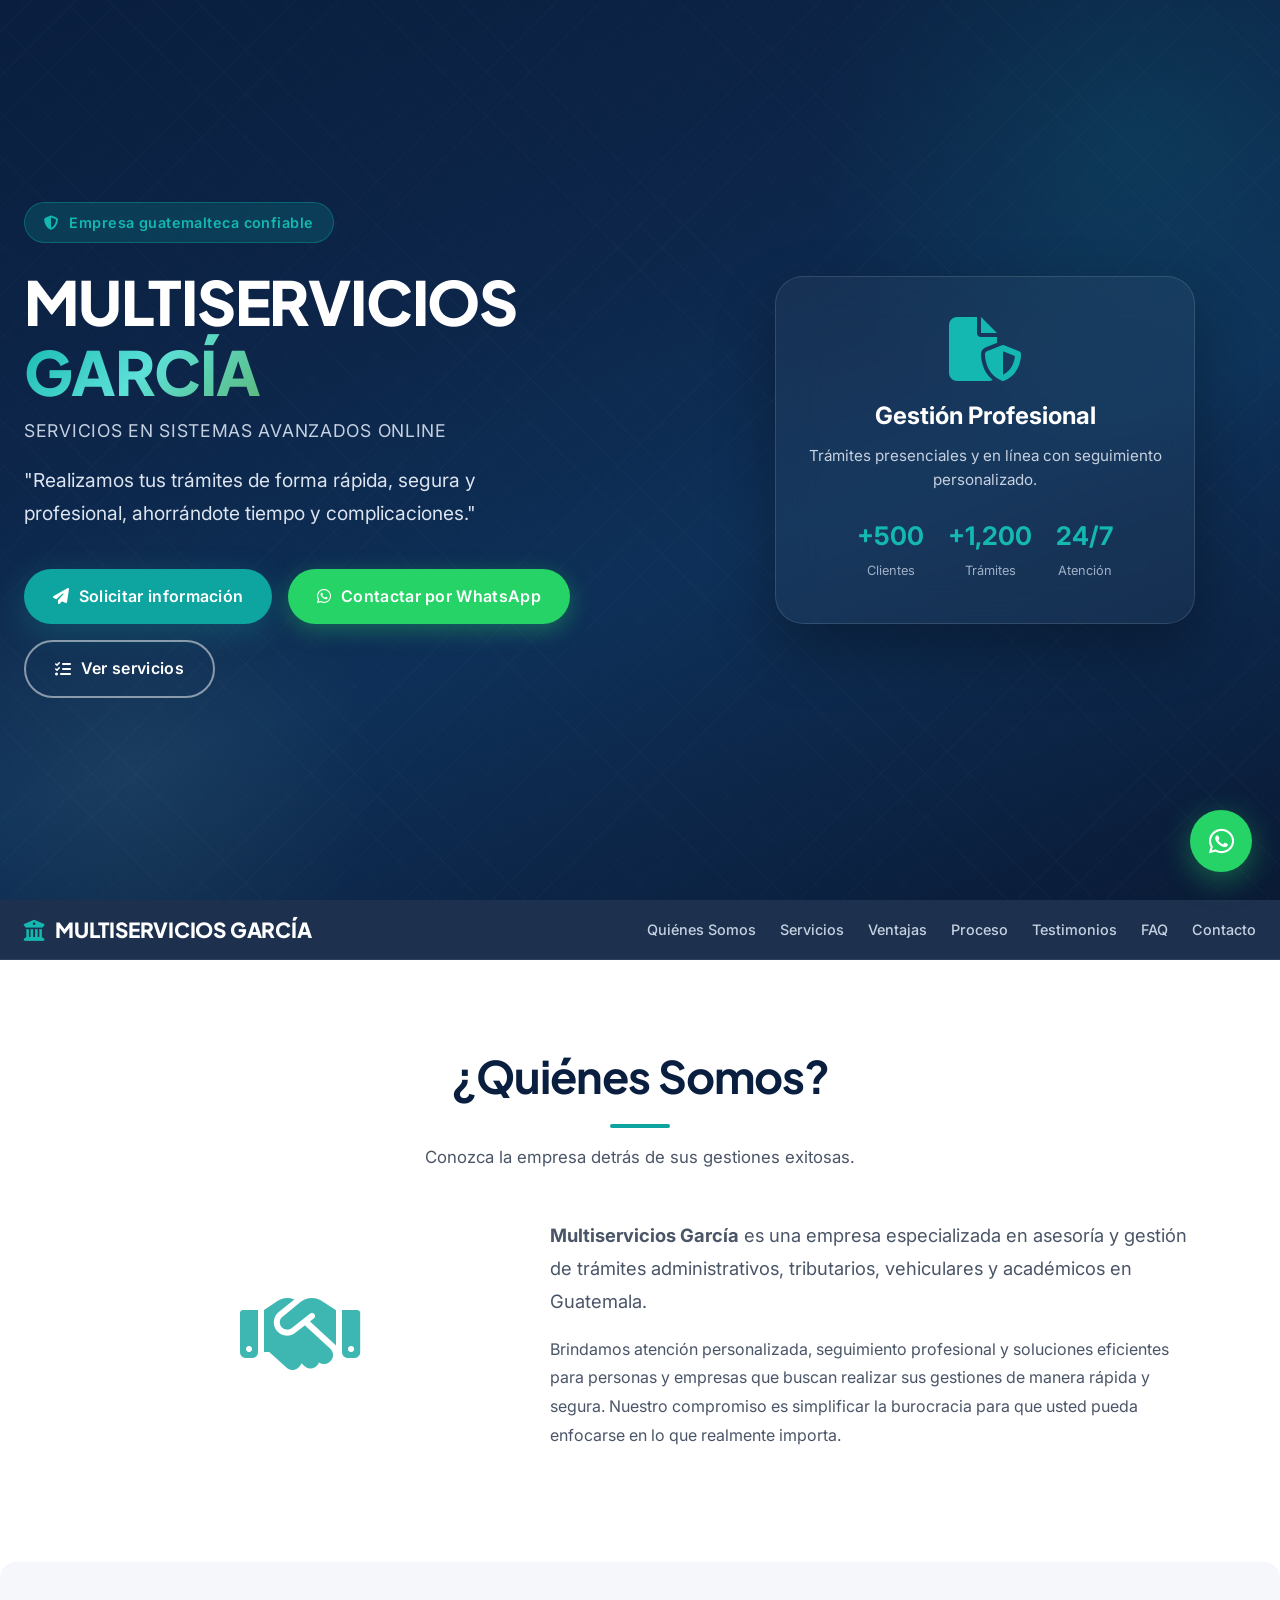
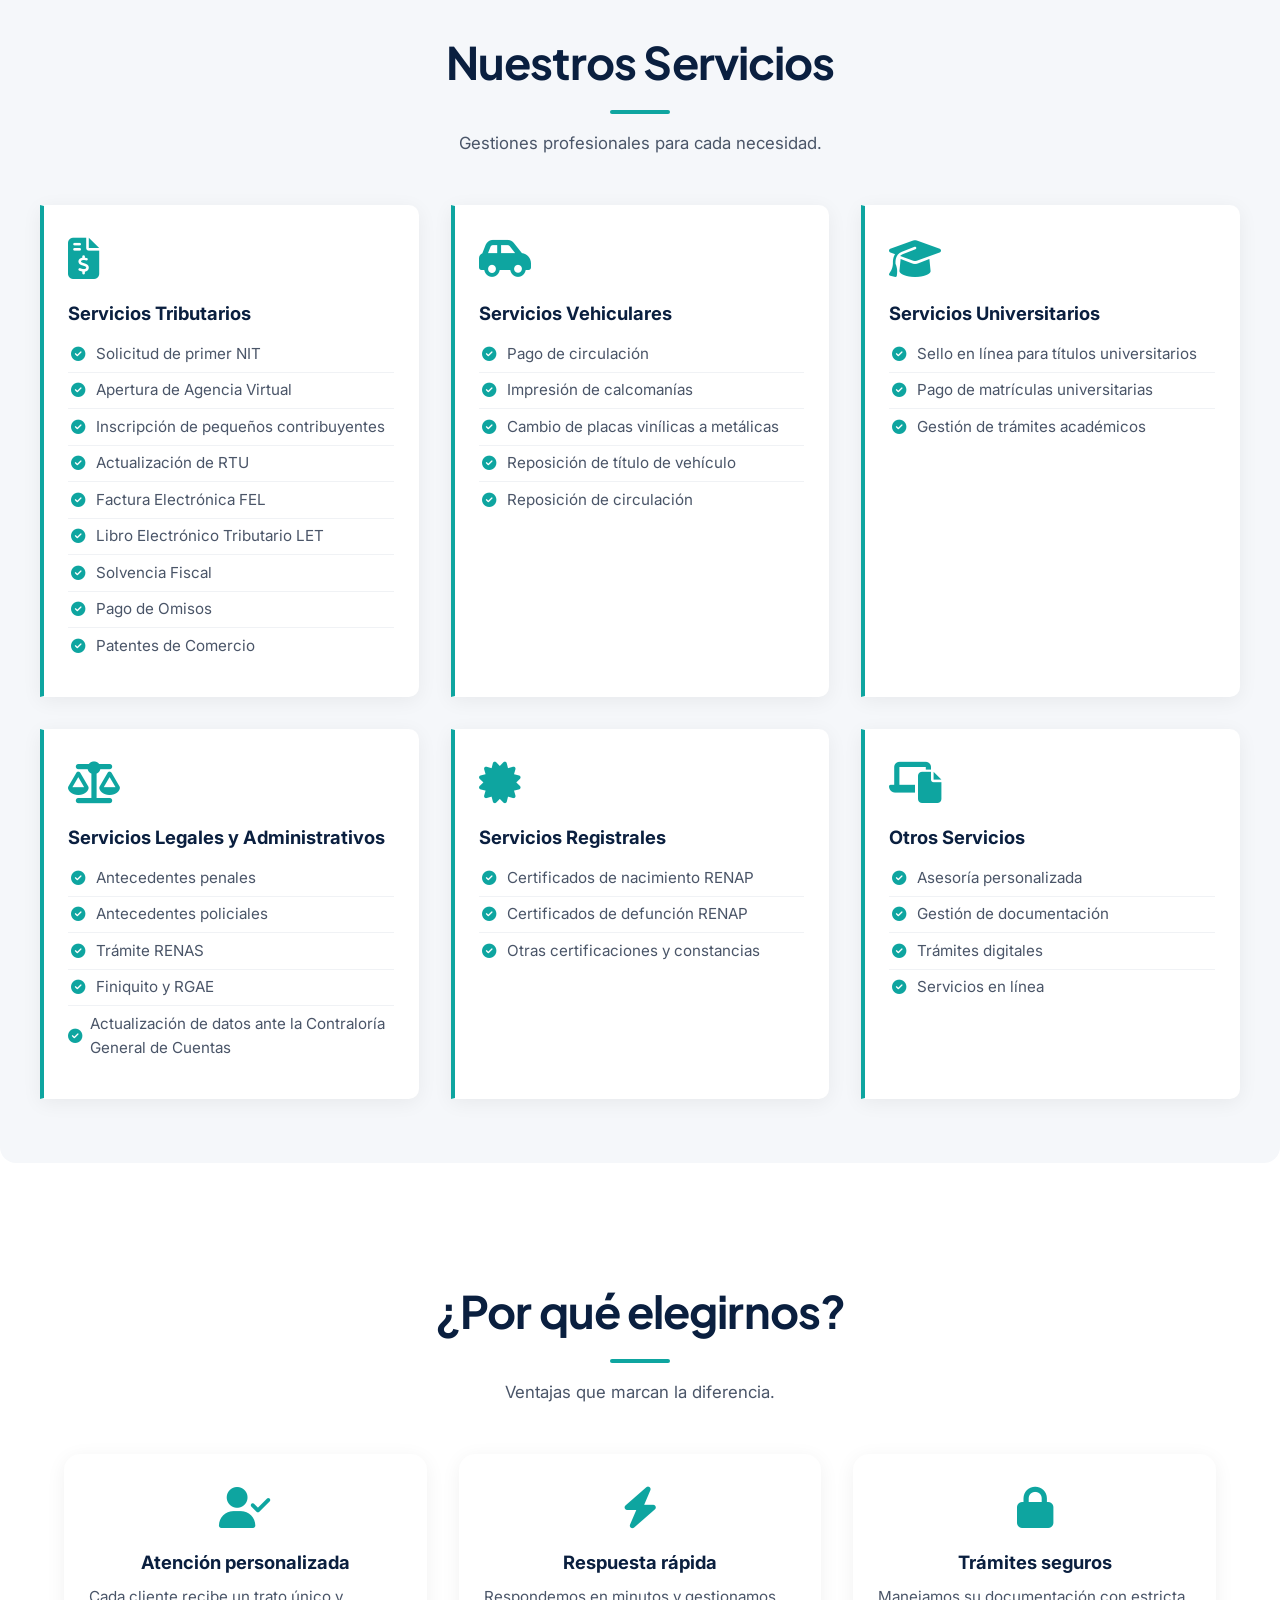
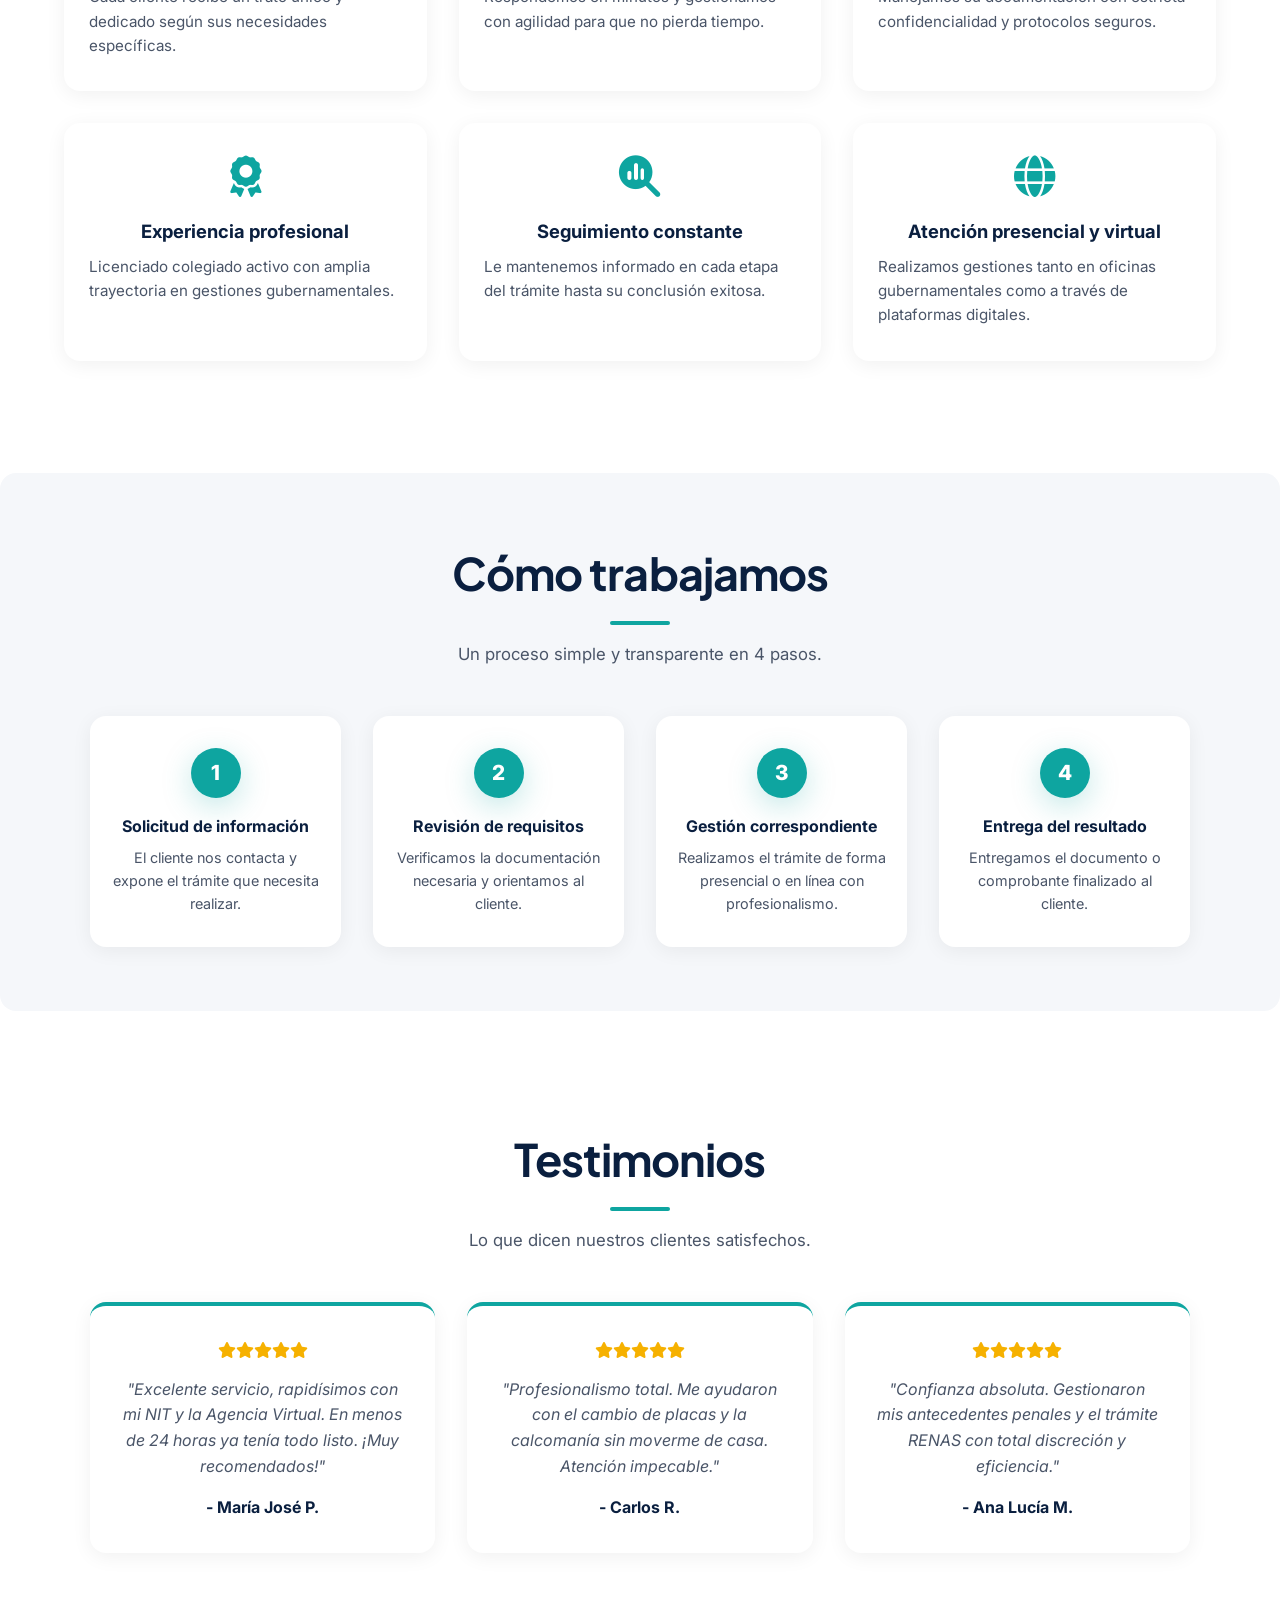
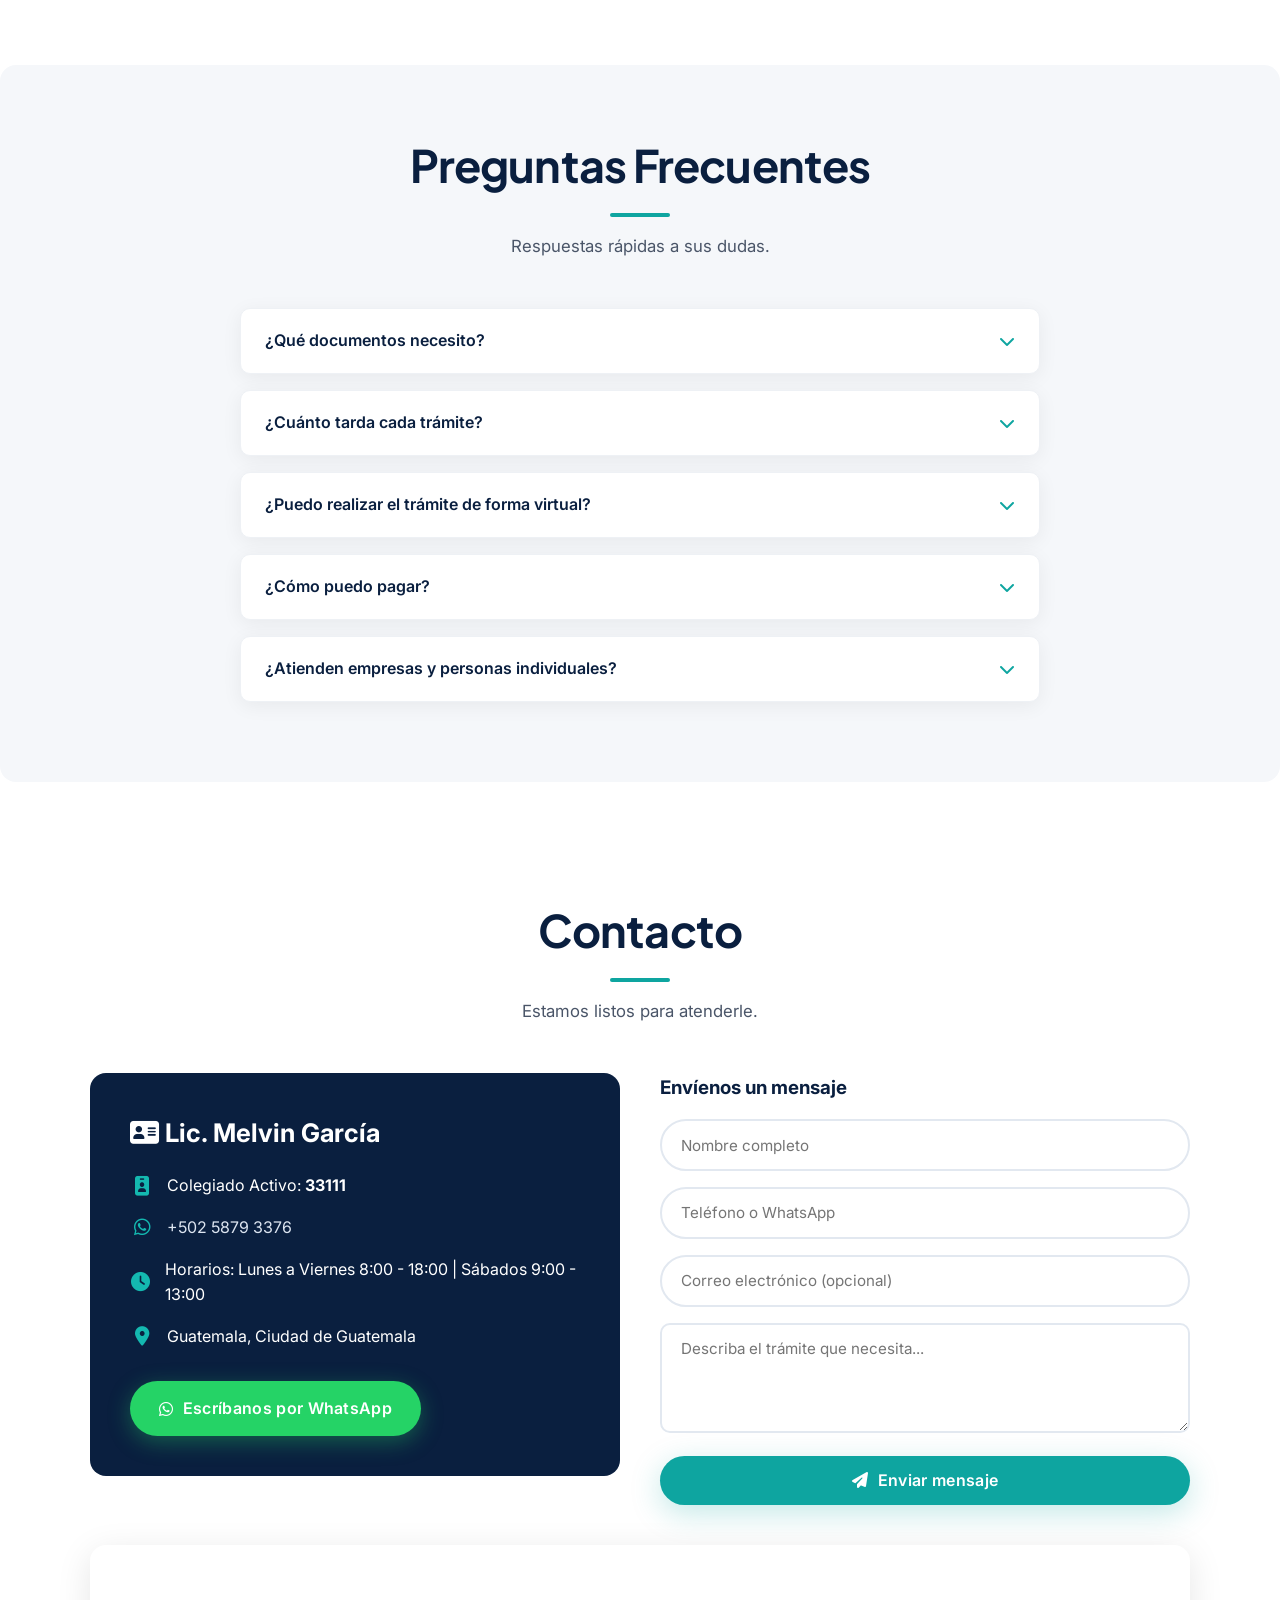
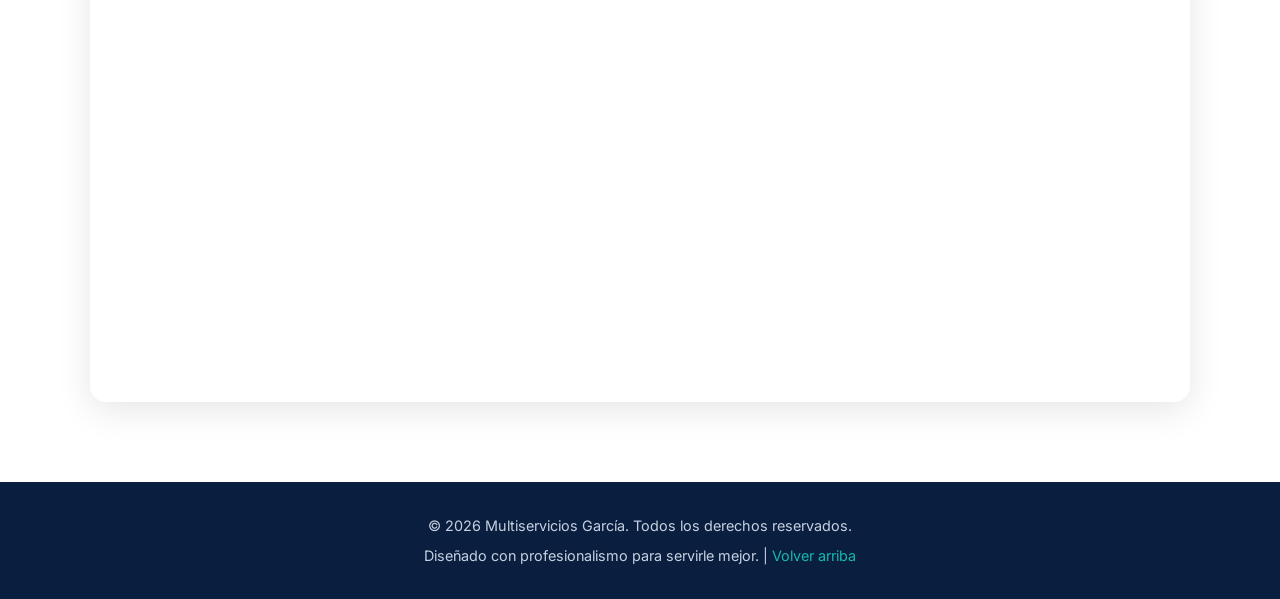
==== Pagina web/index.html @ 5697cfa0 "Add files via upload" ====
<!DOCTYPE html>
<html lang="es">
<head>
    <meta charset="UTF-8">
    <meta name="viewport" content="width=device-width, initial-scale=1.0">
    <meta name="description" content="Multiservicios García - Gestión de trámites administrativos, tributarios, vehiculares, académicos y gubernamentales en Guatemala. Servicios presenciales y en línea con atención profesional.">
    <meta name="keywords" content="Trámites SAT Guatemala, Apertura de NIT, Agencia Virtual SAT, Actualización RTU, FEL Guatemala, Pago de circulación, Cambio de placas Guatemala, Certificados RENAP, Antecedentes penales Guatemala, Servicios administrativos Guatemala, Gestiones en línea Guatemala, Multiservicios García">
    <meta name="author" content="Multiservicios García">
    <meta name="robots" content="index, follow">
    <meta property="og:title" content="Multiservicios García | Trámites Rápidos y Seguros en Guatemala">
    <meta property="og:description" content="Realizamos tus trámites de forma rápida, segura y profesional. Gestión tributaria, vehicular, universitaria, legal y más.">
    <meta property="og:type" content="website">
    <meta property="og:locale" content="es_GT">
    <title>Multiservicios García | Trámites Administrativos y Tributarios en Guatemala</title>

    <!-- Font Awesome CDN para iconos profesionales -->
    <link rel="stylesheet" href="https://cdnjs.cloudflare.com/ajax/libs/font-awesome/6.5.1/css/all.min.css">
    <link rel="preconnect" href="https://fonts.googleapis.com">
    <link rel="preconnect" href="https://fonts.gstatic.com" crossorigin>
    <link href="https://fonts.googleapis.com/css2?family=Inter:wght@300;400;500;600;700;800;900&family=Plus+Jakarta+Sans:wght@400;500;600;700;800&display=swap" rel="stylesheet">
    
    <!-- Estilos propios -->
    <link rel="stylesheet" href="Estilos.css">
</head>
<body>

    <!-- ==================== HERO ==================== -->
    <section class="hero" id="inicio">
        <div class="hero-pattern"></div>
        <div class="hero-content">
            <div class="hero-texto">
                <span class="hero-badge"><i class="fas fa-shield-alt"></i> Empresa guatemalteca confiable</span>
                <h1>MULTISERVICIOS <span>GARCÍA</span></h1>
                <p class="hero-subtitulo">Servicios en sistemas avanzados online</p>
                <p class="hero-mensaje">
                    "Realizamos tus trámites de forma rápida, segura y profesional, ahorrándote tiempo y complicaciones."
                </p>
                <div class="hero-botones">
                    <a href="#contacto" class="btn btn-turquesa"><i class="fas fa-paper-plane"></i> Solicitar información</a>
                    <a href="https://wa.me/50258793376?text=Hola%2C+quisiera+informaci%C3%B3n+sobre+sus+servicios" target="_blank" rel="noopener" class="btn btn-whatsapp"><i class="fab fa-whatsapp"></i> Contactar por WhatsApp</a>
                    <a href="#servicios" class="btn btn-outline"><i class="fas fa-list-check"></i> Ver servicios</a>
                </div>
            </div>
            <div class="hero-ilustracion">
                <div class="hero-card">
                    <i class="fa-solid fa-file-shield icono-grande"></i>
                    <h3>Gestión Profesional</h3>
                    <p>Trámites presenciales y en línea con seguimiento personalizado.</p>
                    <div class="mini-stats">
                        <div class="stat"><strong>+500</strong><span>Clientes</span></div>
                        <div class="stat"><strong>+1,200</strong><span>Trámites</span></div>
                        <div class="stat"><strong>24/7</strong><span>Atención</span></div>
                    </div>
                </div>
            </div>
        </div>
    </section>

    <!-- ==================== NAVEGACIÓN STICKY ==================== -->
    <nav class="navbar" id="navbar">
        <div class="navbar-inner">
            <a href="#inicio" class="nav-logo"><i class="fas fa-building-columns"></i> MULTISERVICIOS GARCÍA</a>
            <ul class="nav-links">
                <li><a href="#quienes-somos">Quiénes Somos</a></li>
                <li><a href="#servicios">Servicios</a></li>
                <li><a href="#elegirnos">Ventajas</a></li>
                <li><a href="#como-trabajamos">Proceso</a></li>
                <li><a href="#testimonios">Testimonios</a></li>
                <li><a href="#faq">FAQ</a></li>
                <li><a href="#contacto">Contacto</a></li>
            </ul>
        </div>
    </nav>

    <!-- ==================== ¿QUIÉNES SOMOS? ==================== -->
    <section class="seccion" id="quienes-somos">
        <div class="seccion-titulo">
            <h2>¿Quiénes Somos?</h2>
            <span class="linea"></span>
            <p>Conozca la empresa detrás de sus gestiones exitosas.</p>
        </div>
        <div style="display: flex; flex-wrap: wrap; gap: 2.5rem; align-items: center; max-width: 1100px; margin: 0 auto;">
            <div style="flex: 1 1 300px; text-align: center;">
                <i class="fas fa-handshake" style="font-size: 6rem; color: var(--turquesa); opacity: 0.8;"></i>
            </div>
            <div style="flex: 2 1 400px;">
                <p style="font-size: 1.15rem; color: var(--texto-medio); line-height: 1.8; margin-bottom: 1rem;">
                    <strong>Multiservicios García</strong> es una empresa especializada en asesoría y gestión de trámites administrativos, tributarios, vehiculares y académicos en Guatemala.
                </p>
                <p style="color: var(--texto-medio); line-height: 1.8;">
                    Brindamos atención personalizada, seguimiento profesional y soluciones eficientes para personas y empresas que buscan realizar sus gestiones de manera rápida y segura. Nuestro compromiso es simplificar la burocracia para que usted pueda enfocarse en lo que realmente importa.
                </p>
            </div>
        </div>
    </section>

    <!-- ==================== SERVICIOS ==================== -->
    <section class="bg-gris" id="servicios">
        <div class="seccion-titulo">
            <h2>Nuestros Servicios</h2>
            <span class="linea"></span>
            <p>Gestiones profesionales para cada necesidad.</p>
        </div>
        <div class="grid-3" style="max-width: 1200px; margin: 0 auto;">

            <!-- Tributarios -->
            <div class="tarjeta tarjeta-servicio">
                <i class="fas fa-file-invoice-dollar icono" style="color: #0ea5a0;"></i>
                <h3>Servicios Tributarios</h3>
                <ul>
                    <li><i class="fas fa-check-circle"></i> Solicitud de primer NIT</li>
                    <li><i class="fas fa-check-circle"></i> Apertura de Agencia Virtual</li>
                    <li><i class="fas fa-check-circle"></i> Inscripción de pequeños contribuyentes</li>
                    <li><i class="fas fa-check-circle"></i> Actualización de RTU</li>
                    <li><i class="fas fa-check-circle"></i> Factura Electrónica FEL</li>
                    <li><i class="fas fa-check-circle"></i> Libro Electrónico Tributario LET</li>
                    <li><i class="fas fa-check-circle"></i> Solvencia Fiscal</li>
                    <li><i class="fas fa-check-circle"></i> Pago de Omisos</li>
                    <li><i class="fas fa-check-circle"></i> Patentes de Comercio</li>
                </ul>
            </div>

            <!-- Vehiculares -->
            <div class="tarjeta tarjeta-servicio">
                <i class="fas fa-car-side icono" style="color: #0ea5a0;"></i>
                <h3>Servicios Vehiculares</h3>
                <ul>
                    <li><i class="fas fa-check-circle"></i> Pago de circulación</li>
                    <li><i class="fas fa-check-circle"></i> Impresión de calcomanías</li>
                    <li><i class="fas fa-check-circle"></i> Cambio de placas vinílicas a metálicas</li>
                    <li><i class="fas fa-check-circle"></i> Reposición de título de vehículo</li>
                    <li><i class="fas fa-check-circle"></i> Reposición de circulación</li>
                </ul>
            </div>

            <!-- Universitarios -->
            <div class="tarjeta tarjeta-servicio">
                <i class="fas fa-graduation-cap icono" style="color: #0ea5a0;"></i>
                <h3>Servicios Universitarios</h3>
                <ul>
                    <li><i class="fas fa-check-circle"></i> Sello en línea para títulos universitarios</li>
                    <li><i class="fas fa-check-circle"></i> Pago de matrículas universitarias</li>
                    <li><i class="fas fa-check-circle"></i> Gestión de trámites académicos</li>
                </ul>
            </div>

            <!-- Legales -->
            <div class="tarjeta tarjeta-servicio">
                <i class="fas fa-scale-balanced icono" style="color: #0ea5a0;"></i>
                <h3>Servicios Legales y Administrativos</h3>
                <ul>
                    <li><i class="fas fa-check-circle"></i> Antecedentes penales</li>
                    <li><i class="fas fa-check-circle"></i> Antecedentes policiales</li>
                    <li><i class="fas fa-check-circle"></i> Trámite RENAS</li>
                    <li><i class="fas fa-check-circle"></i> Finiquito y RGAE</li>
                    <li><i class="fas fa-check-circle"></i> Actualización de datos ante la Contraloría General de Cuentas</li>
                </ul>
            </div>

            <!-- Registrales -->
            <div class="tarjeta tarjeta-servicio">
                <i class="fas fa-certificate icono" style="color: #0ea5a0;"></i>
                <h3>Servicios Registrales</h3>
                <ul>
                    <li><i class="fas fa-check-circle"></i> Certificados de nacimiento RENAP</li>
                    <li><i class="fas fa-check-circle"></i> Certificados de defunción RENAP</li>
                    <li><i class="fas fa-check-circle"></i> Otras certificaciones y constancias</li>
                </ul>
            </div>

            <!-- Otros -->
            <div class="tarjeta tarjeta-servicio">
                <i class="fas fa-laptop-file icono" style="color: #0ea5a0;"></i>
                <h3>Otros Servicios</h3>
                <ul>
                    <li><i class="fas fa-check-circle"></i> Asesoría personalizada</li>
                    <li><i class="fas fa-check-circle"></i> Gestión de documentación</li>
                    <li><i class="fas fa-check-circle"></i> Trámites digitales</li>
                    <li><i class="fas fa-check-circle"></i> Servicios en línea</li>
                </ul>
            </div>
        </div>
    </section>

    <!-- ==================== ¿POR QUÉ ELEGIRNOS? ==================== -->
    <section class="seccion" id="elegirnos">
        <div class="seccion-titulo">
            <h2>¿Por qué elegirnos?</h2>
            <span class="linea"></span>
            <p>Ventajas que marcan la diferencia.</p>
        </div>
        <div class="grid-3">
            <div class="tarjeta">
                <i class="fas fa-user-check icono"></i>
                <h3>Atención personalizada</h3>
                <p>Cada cliente recibe un trato único y dedicado según sus necesidades específicas.</p>
            </div>
            <div class="tarjeta">
                <i class="fas fa-bolt icono"></i>
                <h3>Respuesta rápida</h3>
                <p>Respondemos en minutos y gestionamos con agilidad para que no pierda tiempo.</p>
            </div>
            <div class="tarjeta">
                <i class="fas fa-lock icono"></i>
                <h3>Trámites seguros</h3>
                <p>Manejamos su documentación con estricta confidencialidad y protocolos seguros.</p>
            </div>
            <div class="tarjeta">
                <i class="fas fa-award icono"></i>
                <h3>Experiencia profesional</h3>
                <p>Licenciado colegiado activo con amplia trayectoria en gestiones gubernamentales.</p>
            </div>
            <div class="tarjeta">
                <i class="fas fa-magnifying-glass-chart icono"></i>
                <h3>Seguimiento constante</h3>
                <p>Le mantenemos informado en cada etapa del trámite hasta su conclusión exitosa.</p>
            </div>
            <div class="tarjeta">
                <i class="fas fa-globe icono"></i>
                <h3>Atención presencial y virtual</h3>
                <p>Realizamos gestiones tanto en oficinas gubernamentales como a través de plataformas digitales.</p>
            </div>
        </div>
    </section>

    <!-- ==================== CÓMO TRABAJAMOS ==================== -->
    <section class="bg-gris" id="como-trabajamos">
        <div class="seccion-titulo">
            <h2>Cómo trabajamos</h2>
            <span class="linea"></span>
            <p>Un proceso simple y transparente en 4 pasos.</p>
        </div>
        <div class="pasos" style="max-width: 1100px; margin: 0 auto;">
            <div class="paso">
                <div class="numero">1</div>
                <h4>Solicitud de información</h4>
                <p>El cliente nos contacta y expone el trámite que necesita realizar.</p>
            </div>
            <div class="paso">
                <div class="numero">2</div>
                <h4>Revisión de requisitos</h4>
                <p>Verificamos la documentación necesaria y orientamos al cliente.</p>
            </div>
            <div class="paso">
                <div class="numero">3</div>
                <h4>Gestión correspondiente</h4>
                <p>Realizamos el trámite de forma presencial o en línea con profesionalismo.</p>
            </div>
            <div class="paso">
                <div class="numero">4</div>
                <h4>Entrega del resultado</h4>
                <p>Entregamos el documento o comprobante finalizado al cliente.</p>
            </div>
        </div>
    </section>

    <!-- ==================== TESTIMONIOS ==================== -->
    <section class="seccion" id="testimonios">
        <div class="seccion-titulo">
            <h2>Testimonios</h2>
            <span class="linea"></span>
            <p>Lo que dicen nuestros clientes satisfechos.</p>
        </div>
        <div class="grid-3" style="max-width: 1100px; margin: 0 auto;">
            <div class="testimonio">
                <div class="estrellas"><i class="fas fa-star"></i><i class="fas fa-star"></i><i class="fas fa-star"></i><i class="fas fa-star"></i><i class="fas fa-star"></i></div>
                <p>"Excelente servicio, rapidísimos con mi NIT y la Agencia Virtual. En menos de 24 horas ya tenía todo listo. ¡Muy recomendados!"</p>
                <strong>- María José P.</strong>
            </div>
            <div class="testimonio">
                <div class="estrellas"><i class="fas fa-star"></i><i class="fas fa-star"></i><i class="fas fa-star"></i><i class="fas fa-star"></i><i class="fas fa-star"></i></div>
                <p>"Profesionalismo total. Me ayudaron con el cambio de placas y la calcomanía sin moverme de casa. Atención impecable."</p>
                <strong>- Carlos R.</strong>
            </div>
            <div class="testimonio">
                <div class="estrellas"><i class="fas fa-star"></i><i class="fas fa-star"></i><i class="fas fa-star"></i><i class="fas fa-star"></i><i class="fas fa-star"></i></div>
                <p>"Confianza absoluta. Gestionaron mis antecedentes penales y el trámite RENAS con total discreción y eficiencia."</p>
                <strong>- Ana Lucía M.</strong>
            </div>
        </div>
    </section>

    <!-- ==================== FAQ ==================== -->
    <section class="bg-gris" id="faq">
        <div class="seccion-titulo">
            <h2>Preguntas Frecuentes</h2>
            <span class="linea"></span>
            <p>Respuestas rápidas a sus dudas.</p>
        </div>
        <div style="max-width: 800px; margin: 0 auto;">
            <div class="faq-item">
                <div class="faq-pregunta" onclick="toggleFAQ(this)">
                    ¿Qué documentos necesito?
                    <i class="fas fa-chevron-down"></i>
                </div>
                <div class="faq-respuesta">Depende del trámite. Al contactarnos, le indicaremos los requisitos específicos según su caso. Generalmente se requiere DPI, NIT y documentos relacionados al trámite solicitado.</div>
            </div>
            <div class="faq-item">
                <div class="faq-pregunta" onclick="toggleFAQ(this)">
                    ¿Cuánto tarda cada trámite?
                    <i class="fas fa-chevron-down"></i>
                </div>
                <div class="faq-respuesta">La mayoría de trámites se completan entre 24 y 72 horas hábiles. Algunos procesos más complejos pueden tardar un poco más, pero siempre le informaremos el plazo estimado al inicio.</div>
            </div>
            <div class="faq-item">
                <div class="faq-pregunta" onclick="toggleFAQ(this)">
                    ¿Puedo realizar el trámite de forma virtual?
                    <i class="fas fa-chevron-down"></i>
                </div>
                <div class="faq-respuesta">Sí, muchos de nuestros servicios se gestionan completamente en línea. Otros requieren presencia física, pero nosotros nos encargamos de todo el proceso por usted.</div>
            </div>
            <div class="faq-item">
                <div class="faq-pregunta" onclick="toggleFAQ(this)">
                    ¿Cómo puedo pagar?
                    <i class="fas fa-chevron-down"></i>
                </div>
                <div class="faq-respuesta">Aceptamos transferencias bancarias, depósitos y pagos en efectivo. Los detalles se coordinan directamente al solicitar el servicio.</div>
            </div>
            <div class="faq-item">
                <div class="faq-pregunta" onclick="toggleFAQ(this)">
                    ¿Atienden empresas y personas individuales?
                    <i class="fas fa-chevron-down"></i>
                </div>
                <div class="faq-respuesta">¡Por supuesto! Brindamos servicios tanto a personas individuales como a empresas, emprendedores, comerciantes y profesionales independientes.</div>
            </div>
        </div>
    </section>

    <!-- ==================== CONTACTO ==================== -->
    <section class="seccion" id="contacto">
        <div class="seccion-titulo">
            <h2>Contacto</h2>
            <span class="linea"></span>
            <p>Estamos listos para atenderle.</p>
        </div>
        <div class="contacto-grid" style="max-width: 1100px; margin: 0 auto;">
            <div class="info-contacto">
                <h3><i class="fas fa-address-card"></i> Lic. Melvin García</h3>
                <div class="dato"><i class="fas fa-id-badge"></i> <span>Colegiado Activo: <strong>33111</strong></span></div>
                <div class="dato"><i class="fab fa-whatsapp"></i> <a href="https://wa.me/50258793376?text=Hola%2C+quisiera+informaci%C3%B3n+sobre+sus+servicios" target="_blank" rel="noopener">+502 5879 3376</a></div>
                <div class="dato"><i class="fas fa-clock"></i> <span>Horarios: Lunes a Viernes 8:00 - 18:00 | Sábados 9:00 - 13:00</span></div>
                <div class="dato"><i class="fas fa-map-marker-alt"></i> <span>Guatemala, Ciudad de Guatemala</span></div>
                <div style="margin-top: 2rem;">
                    <a href="https://wa.me/50258793376?text=Hola%2C+quisiera+informaci%C3%B3n+sobre+sus+servicios" target="_blank" rel="noopener" class="btn btn-whatsapp" style="display: inline-flex; width: auto;">
                        <i class="fab fa-whatsapp"></i> Escríbanos por WhatsApp
                    </a>
                </div>
            </div>
            <div class="formulario">
                <h3 style="margin-bottom: 1rem; color: var(--azul-oscuro);">Envíenos un mensaje</h3>
                <form id="formContacto" onsubmit="event.preventDefault(); enviarFormulario();">
                    <input type="text" placeholder="Nombre completo" required>
                    <input type="tel" placeholder="Teléfono o WhatsApp" required>
                    <input type="email" placeholder="Correo electrónico (opcional)">
                    <textarea placeholder="Describa el trámite que necesita..." required></textarea>
                    <button type="submit" class="btn btn-turquesa" style="width: 100%; justify-content: center;">
                        <i class="fas fa-paper-plane"></i> Enviar mensaje
                    </button>
                </form>
            </div>
        </div>
        <!-- Mapa -->
        <div style="max-width: 1100px; margin: 2.5rem auto 0; border-radius: var(--borde-radius); overflow: hidden; box-shadow: var(--sombra-media);">
            <iframe src="https://www.google.com/maps/embed?pb=!1m14!1m12!1m3!1d1261.0043496625026!2d-90.31205671303744!3d15.092048821624354!2m3!1f0!2f0!3f0!3m2!1i1024!2i768!4f13.1!5e0!3m2!1ses!2sgt!4v1780886407621!5m2!1ses!2sgt" width="600" height="450" style="border:0;" allowfullscreen="" loading="lazy" referrerpolicy="no-referrer-when-downgrade"></iframe>
        </div>
    </section>

    <!-- ==================== FOOTER ==================== -->
    <footer>
        <p>&copy; <span id="year"></span> Multiservicios García. Todos los derechos reservados.</p>
        <p style="margin-top: 0.4rem;">Diseñado con profesionalismo para servirle mejor. | <a href="#inicio">Volver arriba</a></p>
    </footer>

    <!-- ==================== WHATSAPP FLOTANTE ==================== -->
    <a href="https://wa.me/50258793376?text=Hola%2C+quisiera+informaci%C3%B3n+sobre+sus+servicios" target="_blank" rel="noopener" class="whatsapp-flotante" title="Contáctenos por WhatsApp">
        <i class="fab fa-whatsapp"></i>
    </a>

    <!-- Scripts -->
    <script src="Script.js"></script>
</body>
</html>
---- Pagina web/Estilos.css ----
:root {
    --azul-oscuro: #0a1f3f;
    --azul-medio: #0d2b54;
    --turquesa: #0ea5a0;
    --turquesa-claro: #14b8b0;
    --verde-suave: #a3d9b1;
    --verde-acento: #5cb87a;
    --blanco: #ffffff;
    --gris-claro: #f5f7fa;
    --gris-medio: #e8ecf1;
    --texto-oscuro: #1a1f2e;
    --texto-medio: #4a5568;
    --texto-claro: #718096;
    --sombra-suave: 0 4px 20px rgba(0, 0, 0, 0.06);
    --sombra-media: 0 8px 35px rgba(0, 0, 0, 0.10);
    --sombra-turquesa: 0 8px 30px rgba(14, 165, 160, 0.25);
    --borde-radius: 16px;
    --borde-radius-sm: 10px;
    --transicion: all 0.3s cubic-bezier(0.4, 0, 0.2, 1);
}

* {
    margin: 0;
    padding: 0;
    box-sizing: border-box;
}

html {
    scroll-behavior: smooth;
    font-size: 16px;
}

body {
    font-family: 'Inter', 'Plus Jakarta Sans', system-ui, -apple-system, sans-serif;
    background-color: var(--blanco);
    color: var(--texto-oscuro);
    line-height: 1.6;
    overflow-x: hidden;
    -webkit-font-smoothing: antialiased;
    -moz-osx-font-smoothing: grayscale;
}

/* ========== HEADER / HERO ========== */
.hero {
    background: linear-gradient(160deg, var(--azul-oscuro) 0%, #0c2447 30%, #0e3058 60%, #0a1a35 100%);
    min-height: 100vh;
    display: flex;
    align-items: center;
    position: relative;
    overflow: hidden;
    padding: 2rem 1.5rem;
}

.hero::before {
    content: '';
    position: absolute;
    top: -180px;
    right: -180px;
    width: 650px;
    height: 650px;
    background: radial-gradient(circle, rgba(14, 165, 160, 0.13) 0%, transparent 70%);
    border-radius: 50%;
    pointer-events: none;
}

.hero::after {
    content: '';
    position: absolute;
    bottom: -120px;
    left: -120px;
    width: 500px;
    height: 500px;
    background: radial-gradient(circle, rgba(163, 217, 177, 0.08) 0%, transparent 70%);
    border-radius: 50%;
    pointer-events: none;
}

.hero-pattern {
    position: absolute;
    inset: 0;
    opacity: 0.03;
    background-image: repeating-linear-gradient(45deg,
            transparent,
            transparent 30px,
            rgba(255, 255, 255, 0.5) 30px,
            rgba(255, 255, 255, 0.5) 31px),
        repeating-linear-gradient(-45deg,
            transparent,
            transparent 30px,
            rgba(255, 255, 255, 0.5) 30px,
            rgba(255, 255, 255, 0.5) 31px);
    pointer-events: none;
}

.hero-content {
    max-width: 1300px;
    width: 100%;
    margin: 0 auto;
    display: flex;
    align-items: center;
    justify-content: space-between;
    gap: 3rem;
    position: relative;
    z-index: 2;
    flex-wrap: wrap;
}

.hero-texto {
    flex: 1 1 500px;
    color: var(--blanco);
}

.hero-badge {
    display: inline-block;
    background: rgba(14, 165, 160, 0.2);
    border: 1px solid rgba(14, 165, 160, 0.4);
    color: var(--turquesa-claro);
    padding: 0.5rem 1.2rem;
    border-radius: 50px;
    font-size: 0.9rem;
    font-weight: 600;
    letter-spacing: 0.03em;
    margin-bottom: 1.5rem;
    backdrop-filter: blur(4px);
}

.hero-badge i {
    margin-right: 0.4rem;
}

.hero-texto h1 {
    font-family: 'Plus Jakarta Sans', sans-serif;
    font-size: clamp(2.4rem, 5.5vw, 3.8rem);
    font-weight: 800;
    letter-spacing: -0.02em;
    line-height: 1.15;
    margin-bottom: 0.6rem;
    color: #ffffff;
}

.hero-texto h1 span {
    background: linear-gradient(135deg, var(--turquesa-claro) 0%, #5ce0d8 50%, var(--verde-acento) 100%);
    -webkit-background-clip: text;
    -webkit-text-fill-color: transparent;
    background-clip: text;
}

.hero-subtitulo {
    font-size: 1.1rem;
    font-weight: 400;
    color: #c5d1e0;
    letter-spacing: 0.04em;
    text-transform: uppercase;
    margin-bottom: 1.2rem;
}

.hero-mensaje {
    font-size: 1.2rem;
    font-weight: 400;
    color: #dce4f0;
    margin-bottom: 2.5rem;
    max-width: 550px;
    line-height: 1.7;
}

.hero-botones {
    display: flex;
    flex-wrap: wrap;
    gap: 1rem;
}

.btn {
    display: inline-flex;
    align-items: center;
    gap: 0.6rem;
    padding: 0.9rem 1.8rem;
    border-radius: 50px;
    font-weight: 600;
    font-size: 1rem;
    text-decoration: none;
    cursor: pointer;
    transition: var(--transicion);
    border: none;
    font-family: inherit;
    letter-spacing: 0.02em;
    white-space: nowrap;
}

.btn-turquesa {
    background: var(--turquesa);
    color: #fff;
    box-shadow: var(--sombra-turquesa);
}
.btn-turquesa:hover {
    background: #0d9488;
    transform: translateY(-3px);
    box-shadow: 0 14px 38px rgba(14, 165, 160, 0.35);
}

.btn-outline {
    background: transparent;
    color: #fff;
    border: 2px solid rgba(255, 255, 255, 0.5);
}
.btn-outline:hover {
    background: rgba(255, 255, 255, 0.08);
    border-color: #fff;
    transform: translateY(-3px);
}

.btn-whatsapp {
    background: #25D366;
    color: #fff;
    box-shadow: 0 6px 22px rgba(37, 211, 102, 0.35);
}
.btn-whatsapp:hover {
    background: #1fbb58;
    transform: translateY(-3px);
    box-shadow: 0 12px 32px rgba(37, 211, 102, 0.45);
}

.btn-blanco {
    background: #fff;
    color: var(--azul-oscuro);
    font-weight: 700;
    box-shadow: var(--sombra-suave);
}
.btn-blanco:hover {
    background: #f0f4f8;
    transform: translateY(-3px);
    box-shadow: var(--sombra-media);
}

.hero-ilustracion {
    flex: 1 1 400px;
    display: flex;
    justify-content: center;
    align-items: center;
}

.hero-card {
    background: rgba(255, 255, 255, 0.04);
    backdrop-filter: blur(20px);
    border: 1px solid rgba(255, 255, 255, 0.12);
    border-radius: 28px;
    padding: 2.5rem 2rem;
    text-align: center;
    color: #fff;
    box-shadow: 0 25px 60px rgba(0, 0, 0, 0.3);
    max-width: 420px;
    width: 100%;
}

.hero-card .icono-grande {
    font-size: 4rem;
    color: var(--turquesa-claro);
    margin-bottom: 1rem;
    display: block;
}

.hero-card h3 {
    font-size: 1.5rem;
    font-weight: 700;
    margin-bottom: 0.5rem;
}
.hero-card p {
    color: #c5d1e0;
    font-size: 0.95rem;
    margin-bottom: 1.5rem;
}
.hero-card .mini-stats {
    display: flex;
    gap: 1.5rem;
    justify-content: center;
    flex-wrap: wrap;
}
.hero-card .stat {
    text-align: center;
}
.hero-card .stat strong {
    display: block;
    font-size: 1.6rem;
    color: var(--turquesa-claro);
}
.hero-card .stat span {
    font-size: 0.8rem;
    color: #a0b0c5;
}

/* ========== NAVEGACIÓN STICKY ========== */
.navbar {
    position: sticky;
    top: 0;
    z-index: 1000;
    background: rgba(10, 31, 63, 0.92);
    backdrop-filter: blur(18px);
    border-bottom: 1px solid rgba(255, 255, 255, 0.08);
    padding: 0.8rem 1.5rem;
    transition: var(--transicion);
}
.navbar-inner {
    max-width: 1300px;
    margin: 0 auto;
    display: flex;
    align-items: center;
    justify-content: space-between;
    flex-wrap: wrap;
    gap: 1rem;
}
.nav-logo {
    font-family: 'Plus Jakarta Sans', sans-serif;
    font-weight: 800;
    font-size: 1.3rem;
    color: #fff;
    text-decoration: none;
    letter-spacing: -0.01em;
}
.nav-logo i {
    color: var(--turquesa-claro);
    margin-right: 0.4rem;
}
.nav-links {
    display: flex;
    gap: 1.5rem;
    list-style: none;
    flex-wrap: wrap;
}
.nav-links a {
    color: #c5d1e0;
    text-decoration: none;
    font-weight: 500;
    font-size: 0.9rem;
    transition: var(--transicion);
    position: relative;
}
.nav-links a:hover {
    color: #fff;
}
.nav-links a::after {
    content: '';
    position: absolute;
    bottom: -4px;
    left: 0;
    width: 0;
    height: 2px;
    background: var(--turquesa);
    transition: width 0.3s;
}
.nav-links a:hover::after {
    width: 100%;
}

/* ========== SECCIONES GENERALES ========== */
.seccion {
    padding: 5rem 1.5rem;
    max-width: 1200px;
    margin: 0 auto;
}
.seccion-titulo {
    text-align: center;
    margin-bottom: 3rem;
}
.seccion-titulo h2 {
    font-family: 'Plus Jakarta Sans', sans-serif;
    font-size: clamp(2rem, 4vw, 2.8rem);
    font-weight: 700;
    color: var(--azul-oscuro);
    letter-spacing: -0.02em;
    margin-bottom: 0.8rem;
}
.seccion-titulo .linea {
    display: block;
    width: 60px;
    height: 4px;
    background: var(--turquesa);
    border-radius: 4px;
    margin: 0 auto 1rem;
}
.seccion-titulo p {
    color: var(--texto-medio);
    max-width: 600px;
    margin: 0 auto;
    font-size: 1.05rem;
}

.bg-gris {
    background: var(--gris-claro);
    border-radius: var(--borde-radius);
    padding: 4rem 1.5rem;
    margin: 2rem auto;
    max-width: 1300px;
}

/* ========== TARJETAS ========== */
.grid-3 {
    display: grid;
    grid-template-columns: repeat(auto-fit, minmax(280px, 1fr));
    gap: 2rem;
}
.grid-4 {
    display: grid;
    grid-template-columns: repeat(auto-fit, minmax(240px, 1fr));
    gap: 1.8rem;
}
.grid-2 {
    display: grid;
    grid-template-columns: repeat(auto-fit, minmax(300px, 1fr));
    gap: 2rem;
}

.tarjeta {
    background: #fff;
    border-radius: var(--borde-radius);
    padding: 2rem 1.5rem;
    box-shadow: var(--sombra-suave);
    transition: var(--transicion);
    border: 1px solid transparent;
    text-align: center;
}
.tarjeta:hover {
    transform: translateY(-6px);
    box-shadow: var(--sombra-media);
    border-color: #e0e8f0;
}
.tarjeta .icono {
    font-size: 2.6rem;
    color: var(--turquesa);
    margin-bottom: 1.2rem;
    display: block;
}
.tarjeta h3 {
    font-weight: 700;
    margin-bottom: 0.5rem;
    color: var(--azul-oscuro);
    font-size: 1.15rem;
}
.tarjeta p,
.tarjeta ul {
    color: var(--texto-medio);
    font-size: 0.95rem;
    text-align: left;
}
.tarjeta ul {
    list-style: none;
    padding: 0;
}
.tarjeta ul li {
    padding: 0.35rem 0;
    border-bottom: 1px solid #f0f2f5;
    display: flex;
    align-items: center;
    gap: 0.5rem;
}
.tarjeta ul li i {
    color: var(--turquesa);
    font-size: 0.9rem;
    width: 20px;
    text-align: center;
}
.tarjeta ul li:last-child {
    border-bottom: none;
}

.tarjeta-servicio {
    text-align: left;
    border-left: 4px solid var(--turquesa);
    border-radius: 0 var(--borde-radius-sm) var(--borde-radius-sm) 0;
}

/* ========== PASOS ========== */
.pasos {
    display: flex;
    flex-wrap: wrap;
    gap: 2rem;
    justify-content: center;
    counter-reset: paso;
}
.paso {
    flex: 1 1 200px;
    max-width: 260px;
    text-align: center;
    position: relative;
    background: #fff;
    border-radius: var(--borde-radius);
    padding: 2rem 1.2rem;
    box-shadow: var(--sombra-suave);
    transition: var(--transicion);
}
.paso:hover {
    transform: translateY(-4px);
    box-shadow: var(--sombra-media);
}
.paso .numero {
    display: inline-block;
    width: 50px;
    height: 50px;
    line-height: 50px;
    border-radius: 50%;
    background: var(--turquesa);
    color: #fff;
    font-weight: 800;
    font-size: 1.3rem;
    margin-bottom: 1rem;
    box-shadow: var(--sombra-turquesa);
}
.paso h4 {
    font-weight: 700;
    color: var(--azul-oscuro);
    margin-bottom: 0.4rem;
}
.paso p {
    color: var(--texto-medio);
    font-size: 0.9rem;
}

/* ========== TESTIMONIOS ========== */
.testimonio {
    background: #fff;
    border-radius: var(--borde-radius);
    padding: 2rem;
    box-shadow: var(--sombra-suave);
    text-align: center;
    transition: var(--transicion);
    border-top: 4px solid var(--turquesa);
}
.testimonio:hover {
    box-shadow: var(--sombra-media);
    transform: translateY(-3px);
}
.testimonio .estrellas {
    color: #f6b100;
    font-size: 1rem;
    margin-bottom: 0.8rem;
}
.testimonio p {
    font-style: italic;
    color: var(--texto-medio);
    margin-bottom: 1rem;
}
.testimonio strong {
    color: var(--azul-oscuro);
    display: block;
}

/* ========== FAQ ========== */
.faq-item {
    background: #fff;
    border-radius: var(--borde-radius-sm);
    margin-bottom: 1rem;
    box-shadow: var(--sombra-suave);
    overflow: hidden;
    border: 1px solid #eef1f5;
}
.faq-pregunta {
    padding: 1.2rem 1.5rem;
    cursor: pointer;
    font-weight: 600;
    color: var(--azul-oscuro);
    display: flex;
    justify-content: space-between;
    align-items: center;
    transition: var(--transicion);
    user-select: none;
}
.faq-pregunta:hover {
    background: #f9fafb;
}
.faq-pregunta i {
    transition: transform 0.3s;
    color: var(--turquesa);
}
.faq-respuesta {
    max-height: 0;
    overflow: hidden;
    transition: max-height 0.4s ease, padding 0.3s;
    background: #fafcfd;
    color: var(--texto-medio);
    font-size: 0.95rem;
    padding: 0 1.5rem;
}
.faq-item.activo .faq-respuesta {
    max-height: 200px;
    padding: 1rem 1.5rem;
}
.faq-item.activo .faq-pregunta i {
    transform: rotate(180deg);
}

/* ========== CONTACTO ========== */
.contacto-grid {
    display: grid;
    grid-template-columns: 1fr 1fr;
    gap: 2.5rem;
    align-items: start;
}
@media (max-width: 768px) {
    .contacto-grid {
        grid-template-columns: 1fr;
    }
}
.info-contacto {
    background: var(--azul-oscuro);
    color: #fff;
    border-radius: var(--borde-radius);
    padding: 2.5rem;
}
.info-contacto h3 {
    font-size: 1.6rem;
    margin-bottom: 1.2rem;
}
.info-contacto .dato {
    display: flex;
    align-items: center;
    gap: 0.8rem;
    margin-bottom: 1rem;
    font-size: 1rem;
}
.info-contacto .dato i {
    color: var(--turquesa-claro);
    width: 24px;
    text-align: center;
    font-size: 1.2rem;
}
.info-contacto .dato a {
    color: #dce4f0;
    text-decoration: none;
}
.formulario input,
.formulario textarea {
    width: 100%;
    padding: 0.9rem 1.2rem;
    border: 2px solid #e2e8f0;
    border-radius: 50px;
    font-family: inherit;
    font-size: 0.95rem;
    transition: var(--transicion);
    margin-bottom: 1rem;
    background: #fff;
}
.formulario textarea {
    border-radius: var(--borde-radius-sm);
    resize: vertical;
    min-height: 110px;
}
.formulario input:focus,
.formulario textarea:focus {
    outline: none;
    border-color: var(--turquesa);
    box-shadow: 0 0 0 4px rgba(14, 165, 160, 0.1);
}

/* ========== WHATSAPP FLOTANTE ========== */
.whatsapp-flotante {
    position: fixed;
    bottom: 28px;
    right: 28px;
    z-index: 9999;
    background: #25D366;
    color: #fff;
    width: 62px;
    height: 62px;
    border-radius: 50%;
    display: flex;
    align-items: center;
    justify-content: center;
    font-size: 1.8rem;
    box-shadow: 0 8px 30px rgba(37, 211, 102, 0.4);
    text-decoration: none;
    transition: var(--transicion);
    animation: pulse-wa 2.2s infinite;
}
.whatsapp-flotante:hover {
    transform: scale(1.1);
    box-shadow: 0 14px 40px rgba(37, 211, 102, 0.55);
    animation: none;
}
@keyframes pulse-wa {
    0%,
    100% {
        box-shadow: 0 8px 30px rgba(37, 211, 102, 0.4);
    }
    50% {
        box-shadow: 0 8px 45px rgba(37, 211, 102, 0.7);
        transform: scale(1.04);
    }
}

/* ========== FOOTER ========== */
footer {
    background: var(--azul-oscuro);
    color: #c5d1e0;
    text-align: center;
    padding: 2rem 1.5rem;
    font-size: 0.9rem;
}
footer a {
    color: var(--turquesa-claro);
    text-decoration: none;
}

/* ========== RESPONSIVE ========== */
@media (max-width: 900px) {
    .hero-content {
        flex-direction: column;
        text-align: center;
    }
    .hero-texto {
        text-align: center;
    }
    .hero-mensaje {
        margin-left: auto;
        margin-right: auto;
    }
    .hero-botones {
        justify-content: center;
    }
    .hero-card {
        max-width: 350px;
        margin-top: 1rem;
    }
    .nav-links {
        gap: 0.8rem;
        font-size: 0.85rem;
    }
    .seccion {
        padding: 3rem 1rem;
    }
    .bg-gris {
        padding: 2.5rem 1rem;
        border-radius: var(--borde-radius-sm);
    }
}
@media (max-width: 480px) {
    .hero-texto h1 {
        font-size: 2rem;
    }
    .btn {
        padding: 0.75rem 1.3rem;
        font-size: 0.9rem;
    }
    .whatsapp-flotante {
        width: 52px;
        height: 52px;
        font-size: 1.5rem;
        bottom: 18px;
        right: 18px;
    }
}
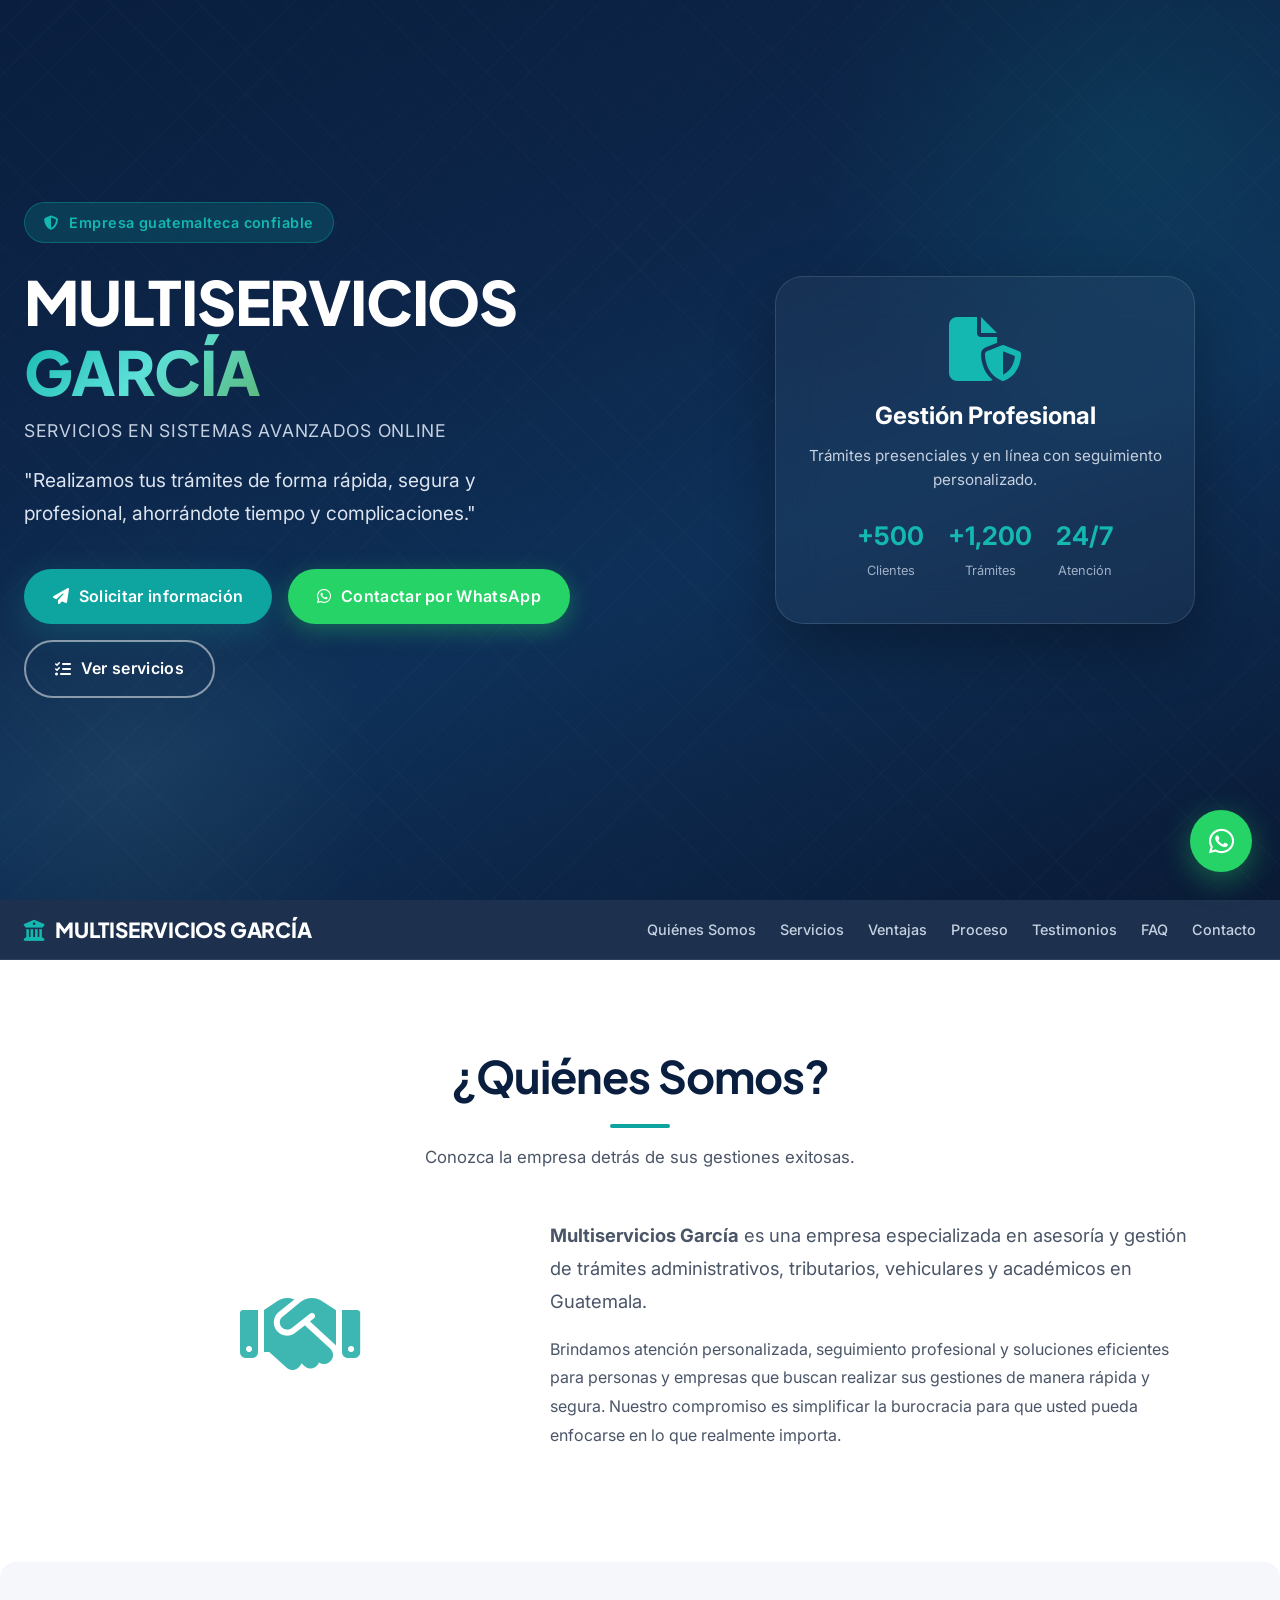
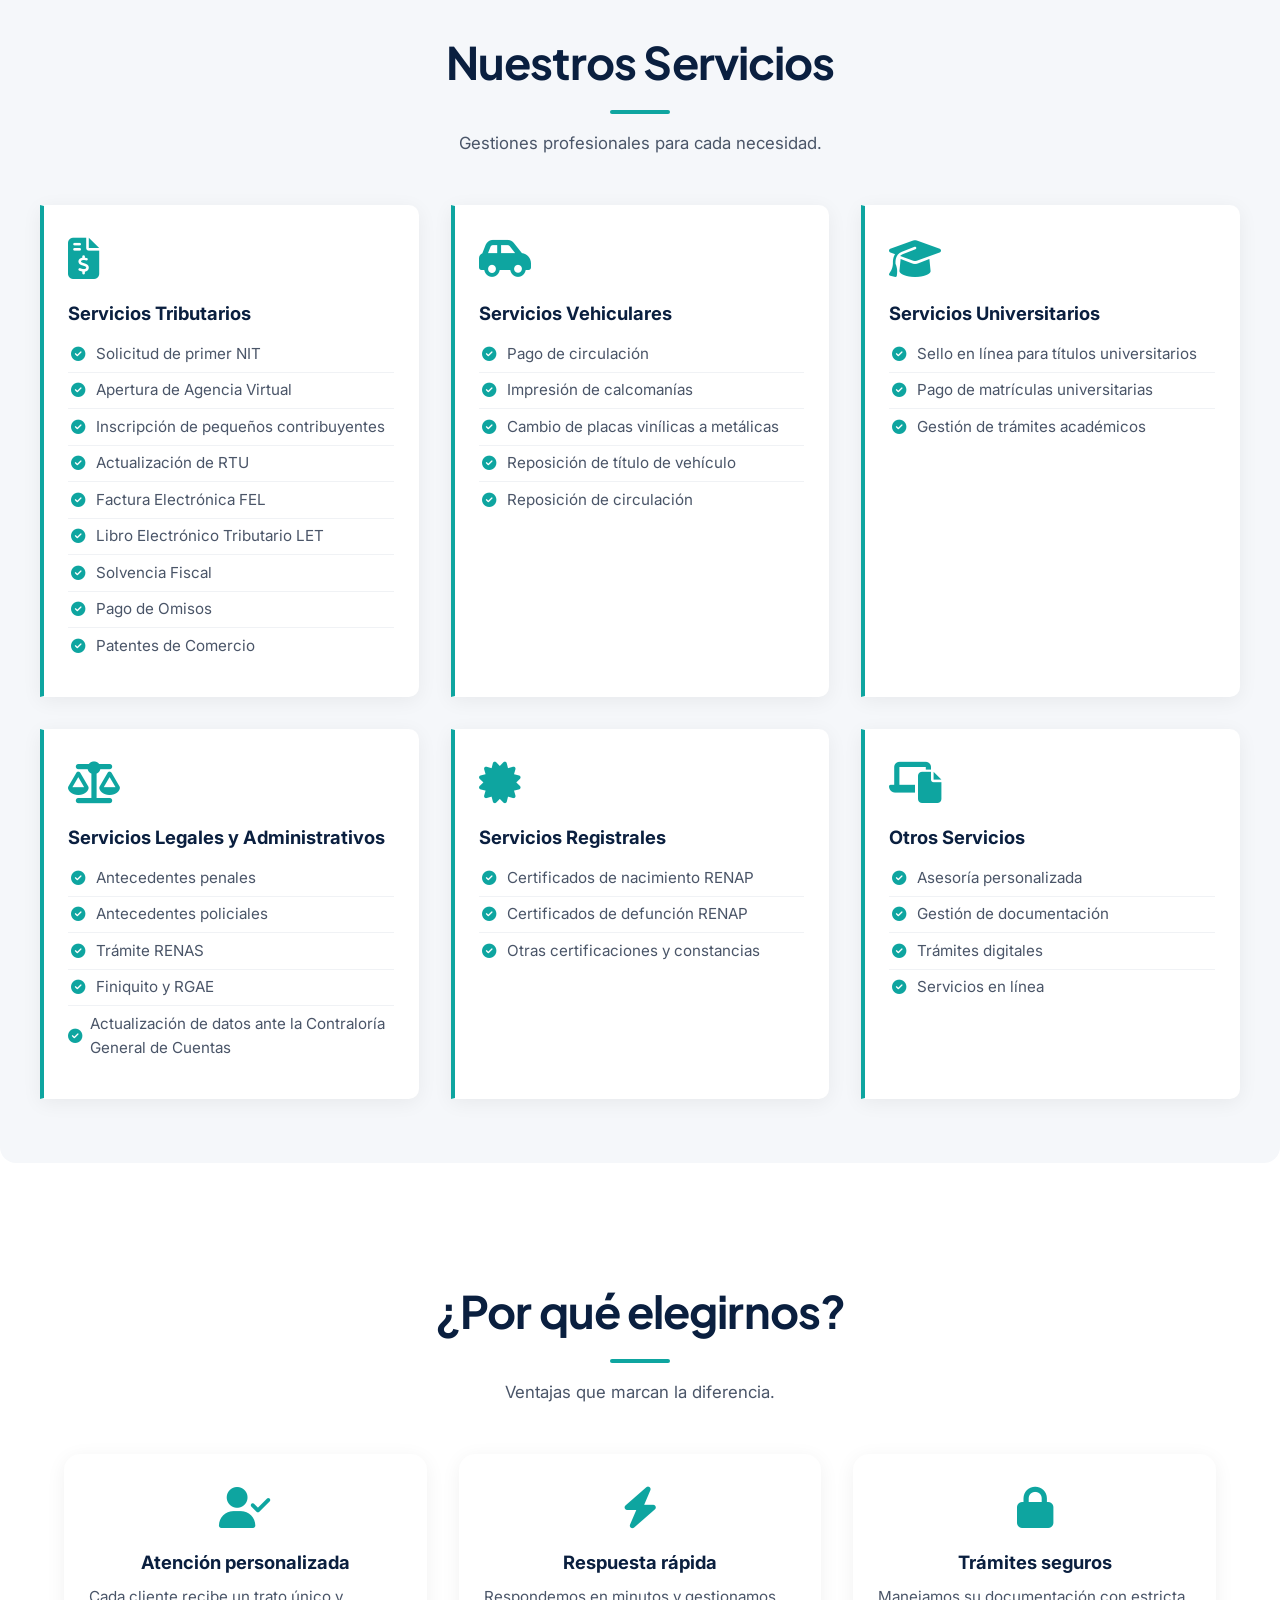
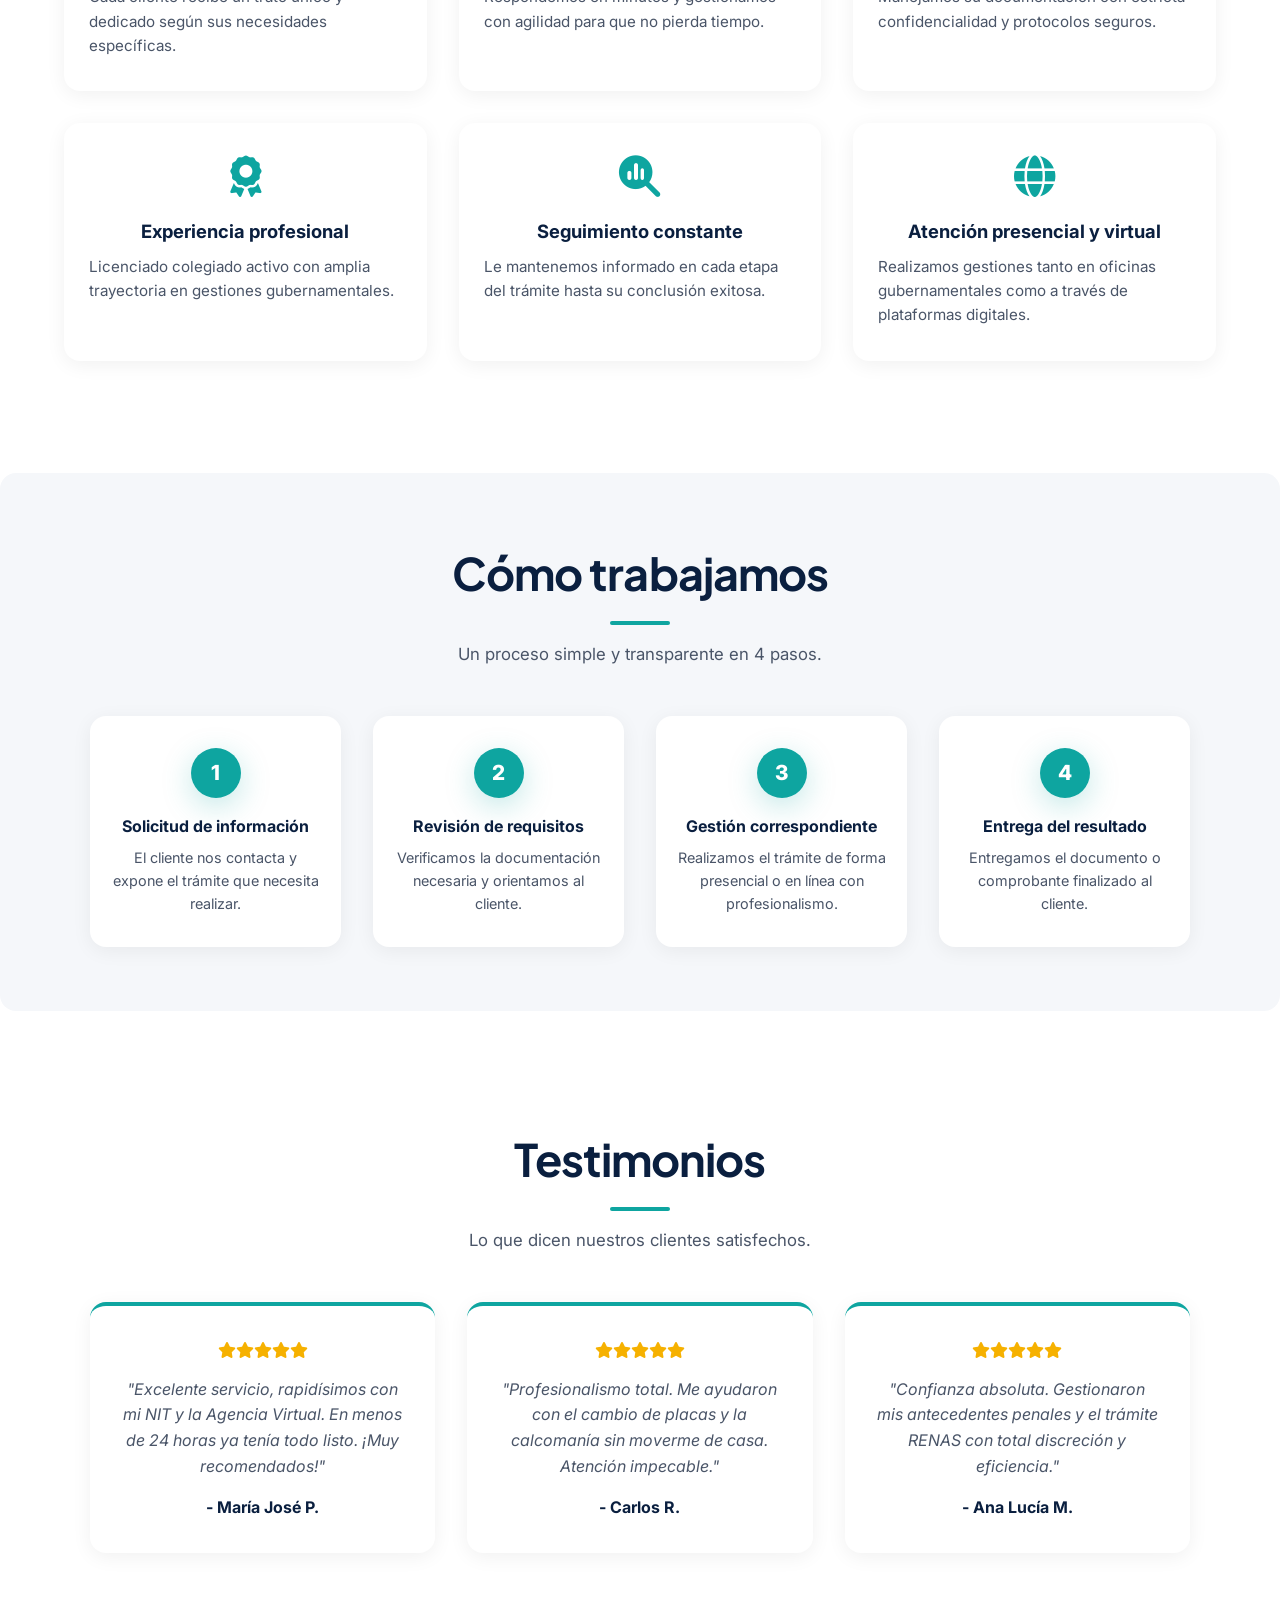
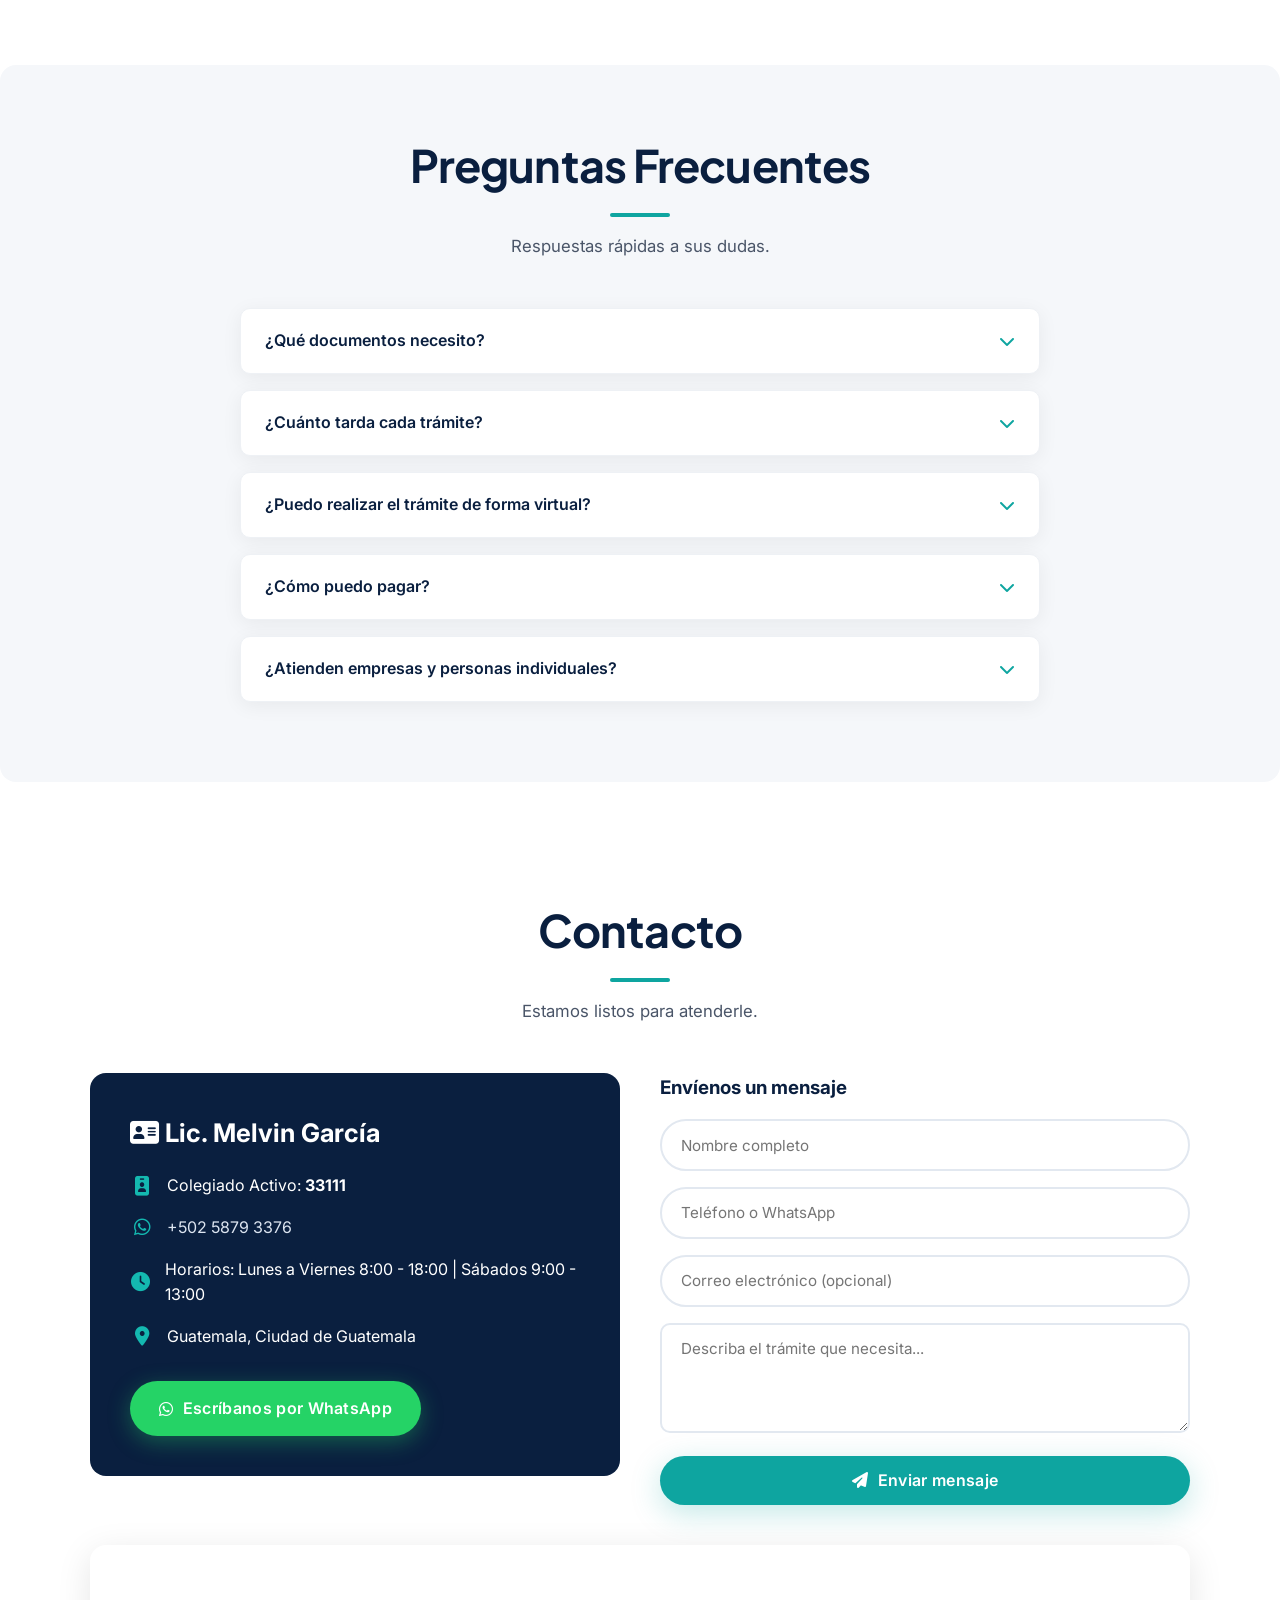
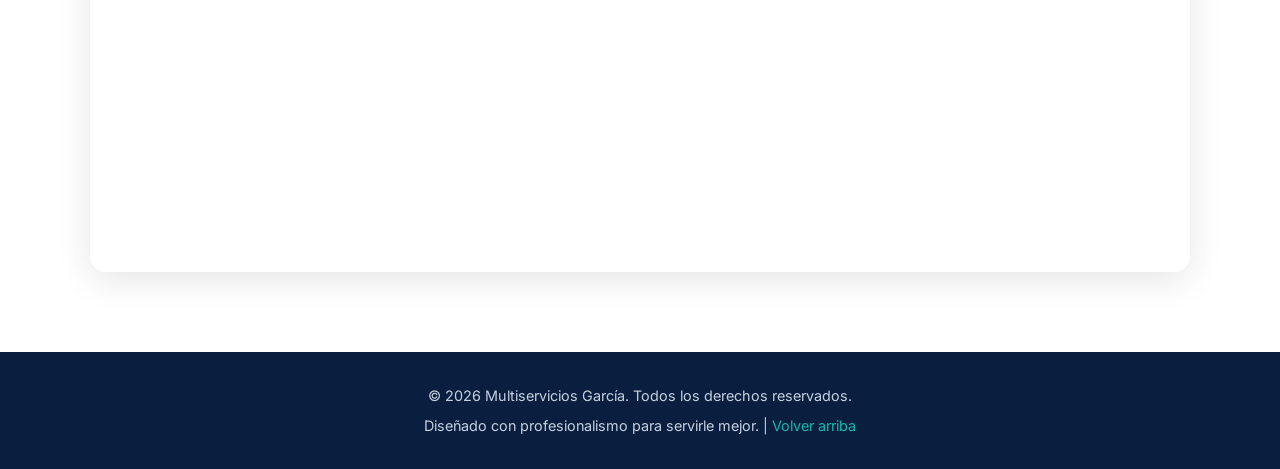
==== commit 45924559: "Merge branch 'main' of https://github.com/Sosi03/Web-IA" ====
--- a/Pagina web/index.html
+++ b/Pagina web/index.html
@@ -361,7 +361,8 @@
         </div>
         <!-- Mapa -->
         <div style="max-width: 1100px; margin: 2.5rem auto 0; border-radius: var(--borde-radius); overflow: hidden; box-shadow: var(--sombra-media);">
-            <iframe src="https://www.google.com/maps/embed?pb=!1m14!1m12!1m3!1d1261.0043496625026!2d-90.31205671303744!3d15.092048821624354!2m3!1f0!2f0!3f0!3m2!1i1024!2i768!4f13.1!5e0!3m2!1ses!2sgt!4v1780886407621!5m2!1ses!2sgt" width="600" height="450" style="border:0;" allowfullscreen="" loading="lazy" referrerpolicy="no-referrer-when-downgrade"></iframe>
+            <iframe src="https://www.google.com/maps/embed?pb=!1m14!1m12!1m3!1d963.0538025182634!2d-90.31207017392747!3d15.091506992463124!2m3!1f0!2f0!3f0!3m2!1i1024!2i768!4f13.1!5e0!3m2!1ses!2sgt!4v1780898136467!5m2!1ses!2sgt" 
+            width="100%" height="320" style="border:0;" allowfullscreen="" loading="lazy" referrerpolicy="no-referrer-when-downgrade"></iframe>
         </div>
     </section>
 
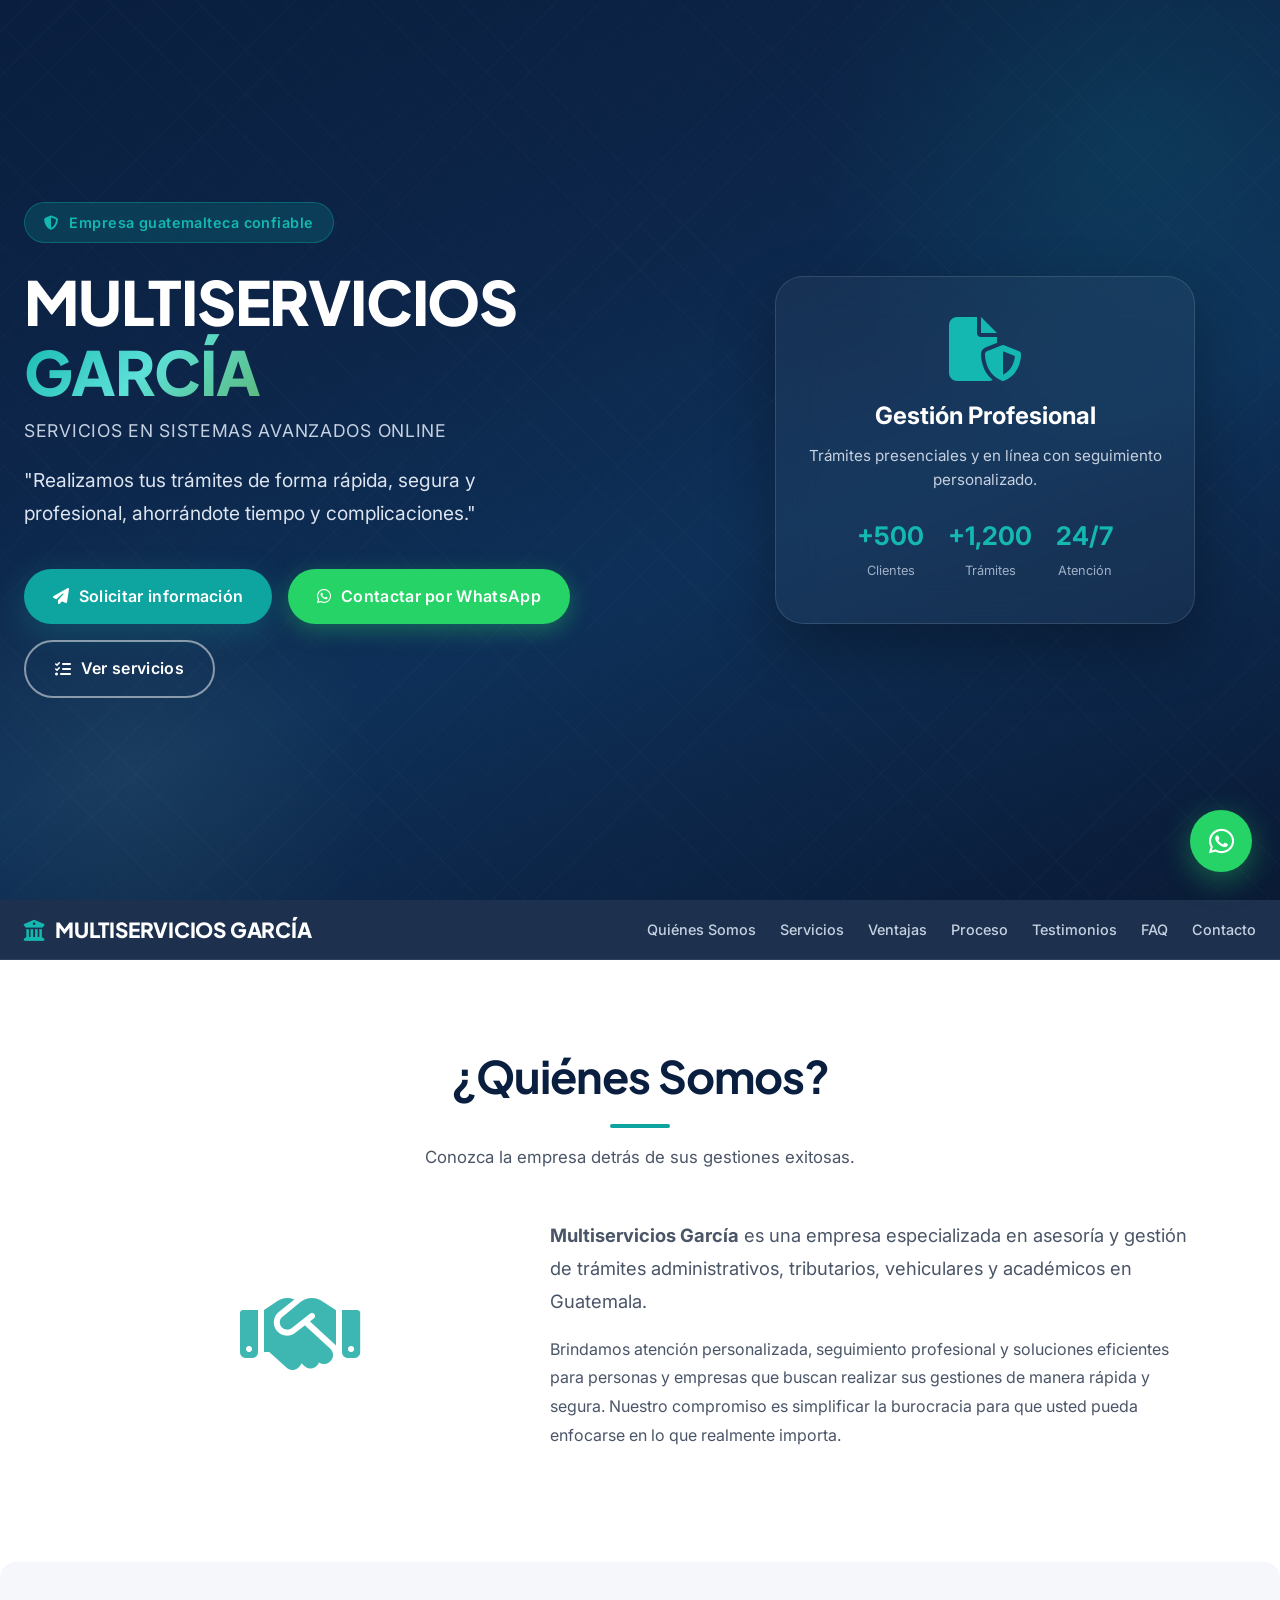
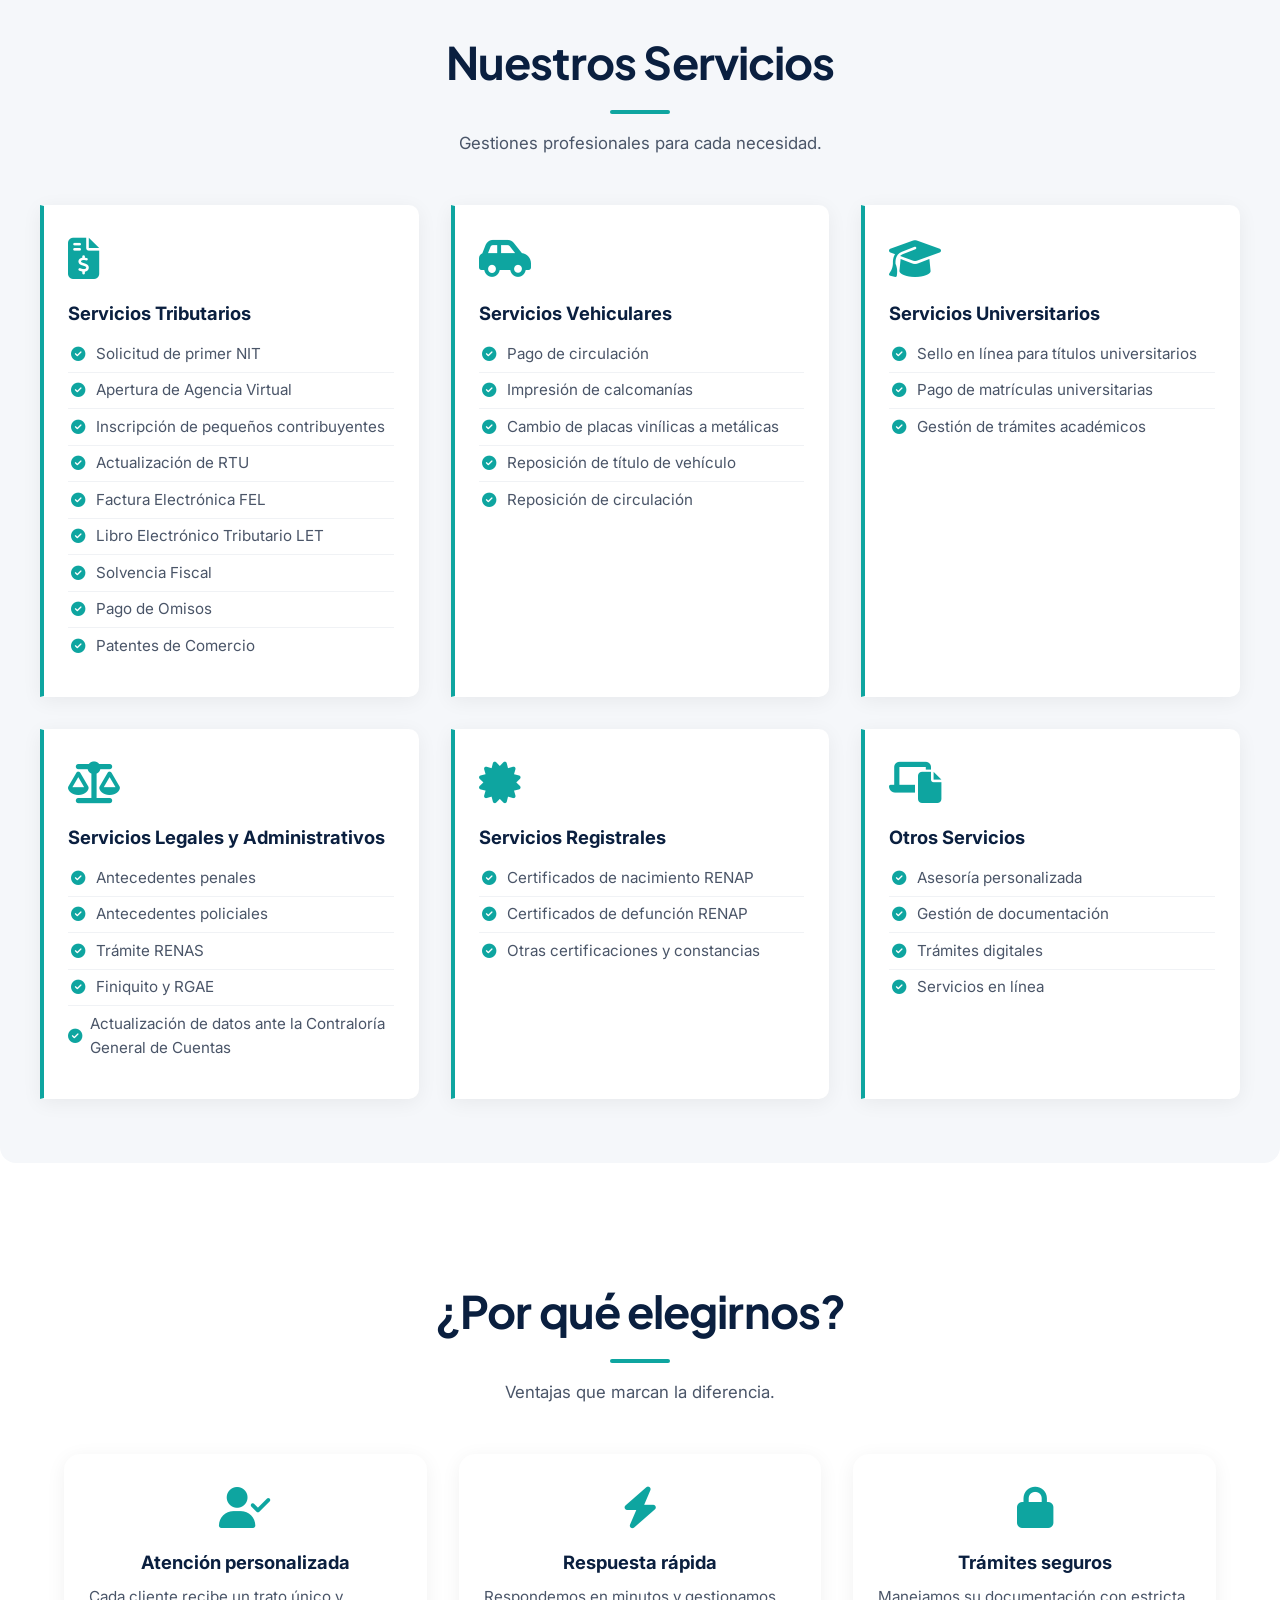
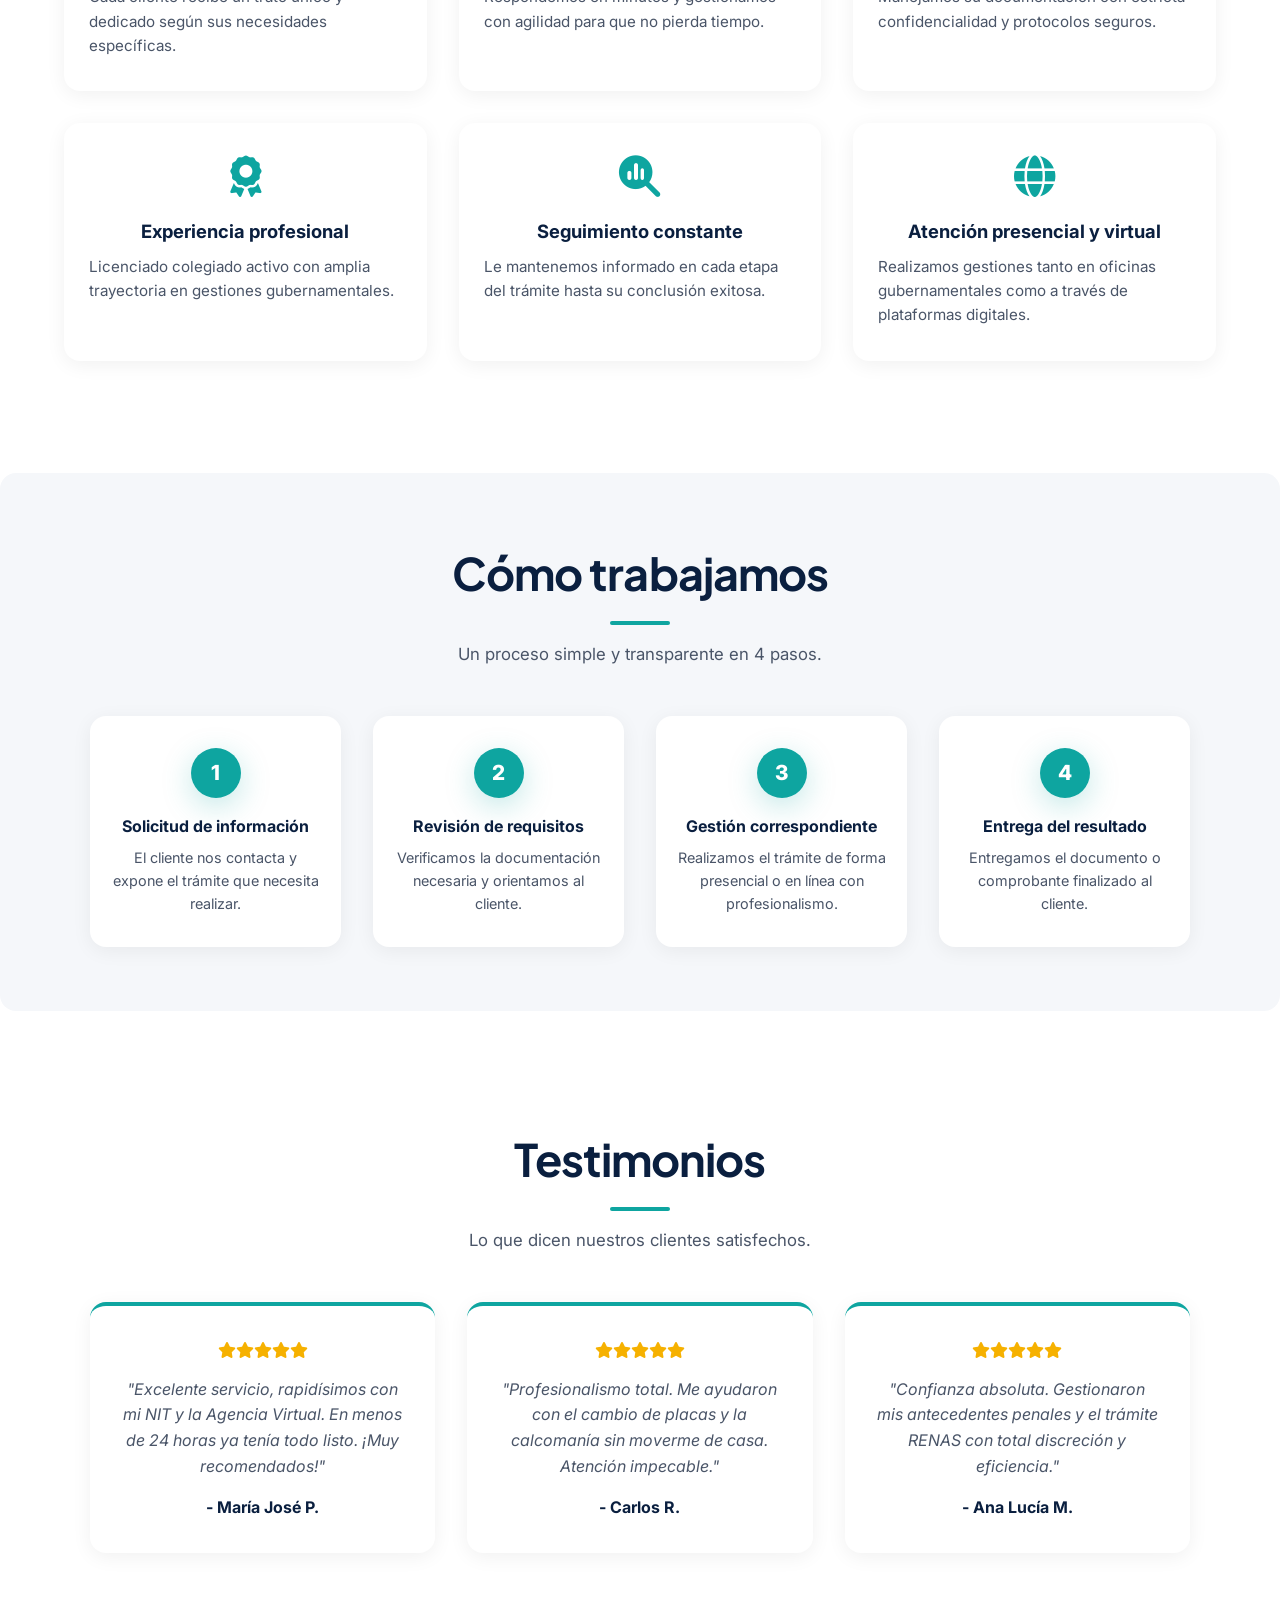
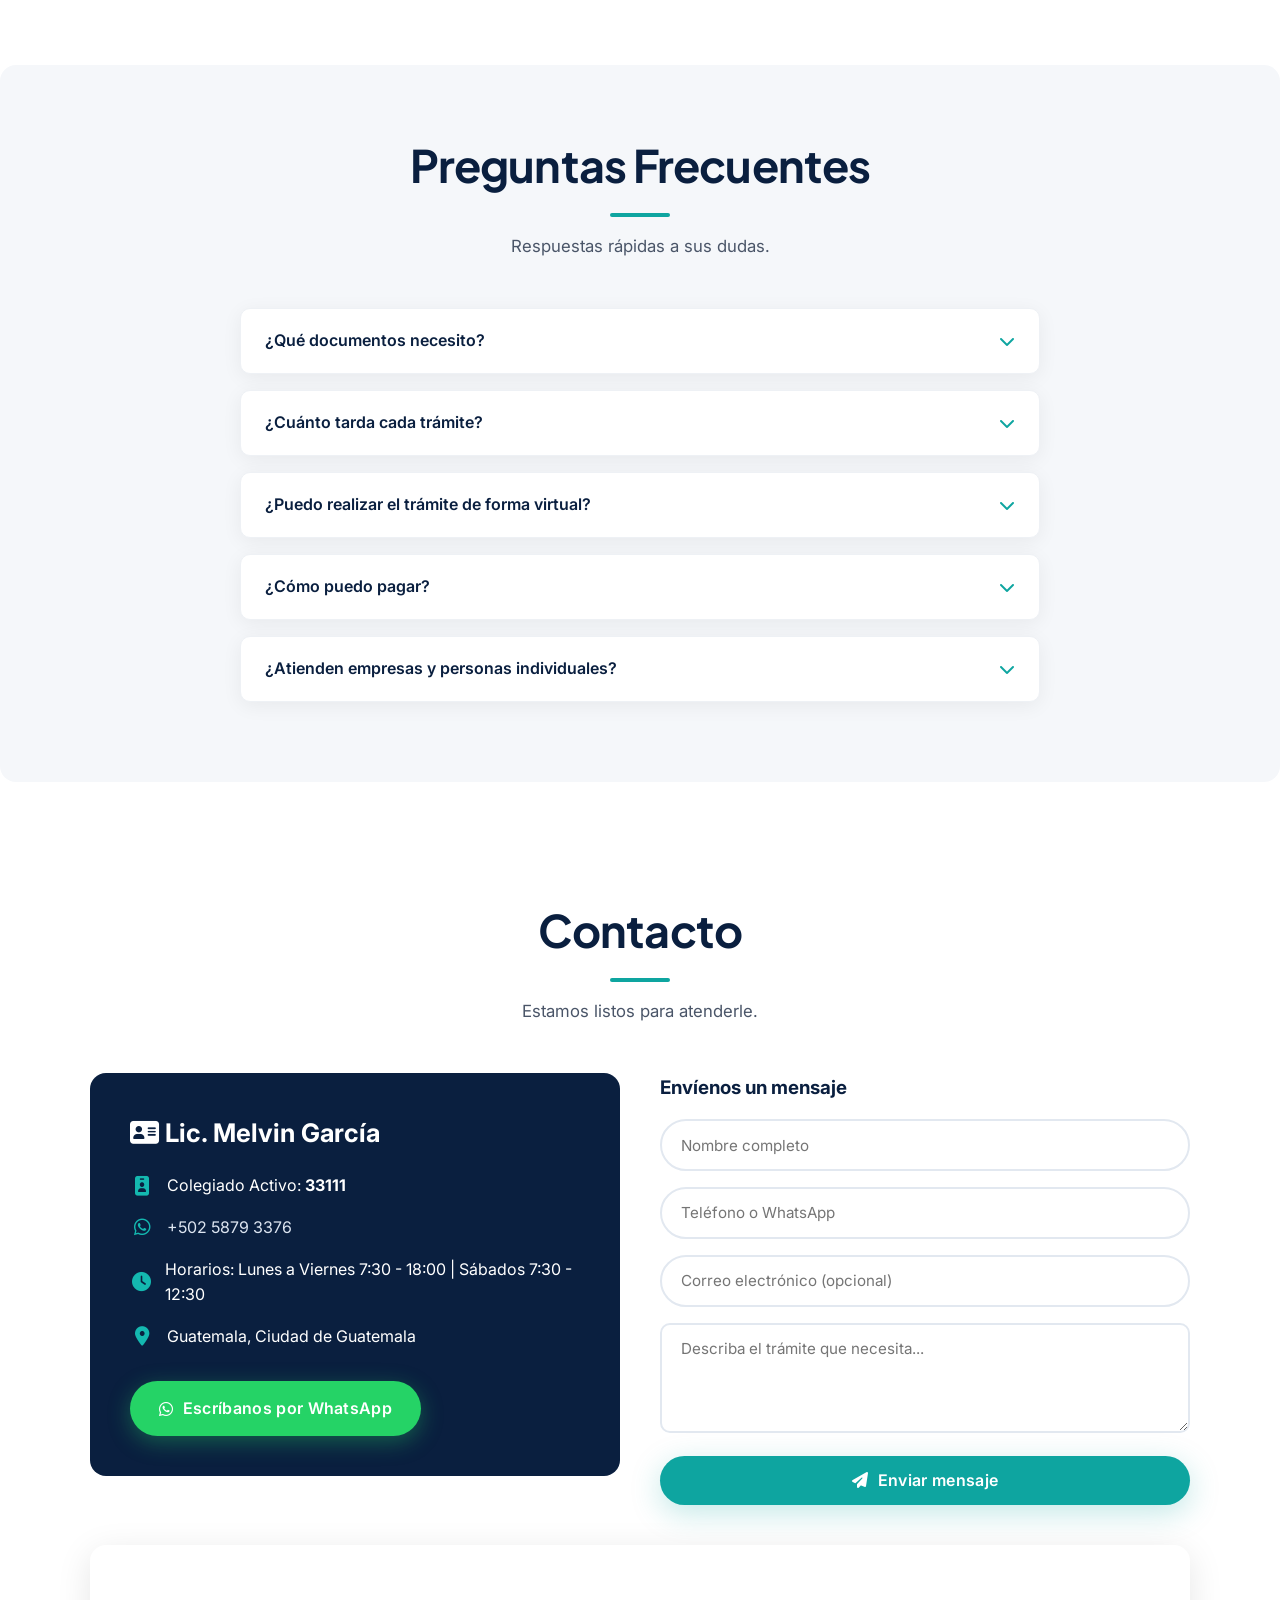
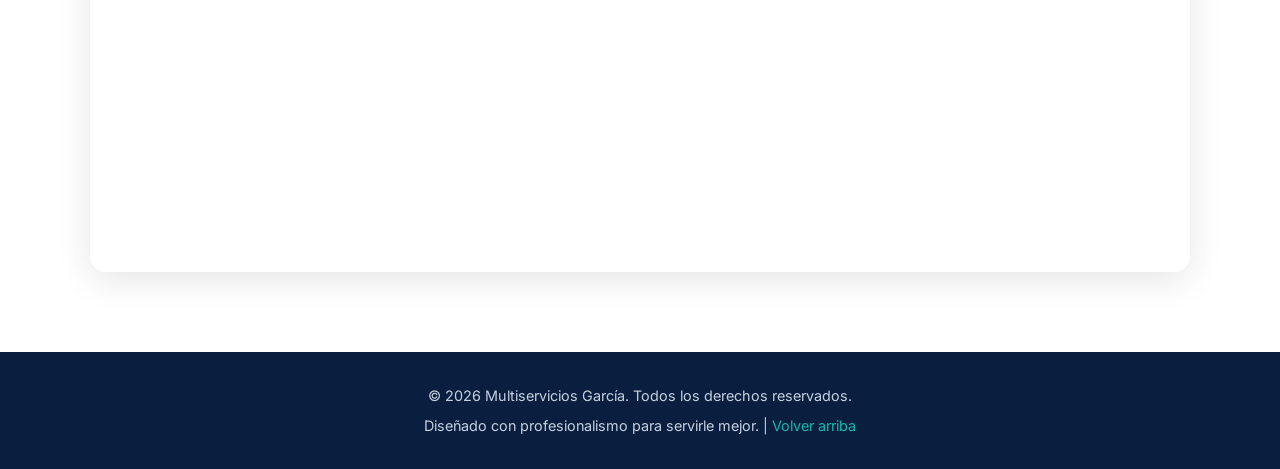
==== commit f5426c45: "Actualización de horarios" ====
--- a/Pagina web/index.html
+++ b/Pagina web/index.html
@@ -338,7 +338,7 @@
                 <h3><i class="fas fa-address-card"></i> Lic. Melvin García</h3>
                 <div class="dato"><i class="fas fa-id-badge"></i> <span>Colegiado Activo: <strong>33111</strong></span></div>
                 <div class="dato"><i class="fab fa-whatsapp"></i> <a href="https://wa.me/50258793376?text=Hola%2C+quisiera+informaci%C3%B3n+sobre+sus+servicios" target="_blank" rel="noopener">+502 5879 3376</a></div>
-                <div class="dato"><i class="fas fa-clock"></i> <span>Horarios: Lunes a Viernes 8:00 - 18:00 | Sábados 9:00 - 13:00</span></div>
+                <div class="dato"><i class="fas fa-clock"></i> <span>Horarios: Lunes a Viernes 7:30 - 18:00 | Sábados 7:30 - 12:30</span></div>
                 <div class="dato"><i class="fas fa-map-marker-alt"></i> <span>Guatemala, Ciudad de Guatemala</span></div>
                 <div style="margin-top: 2rem;">
                     <a href="https://wa.me/50258793376?text=Hola%2C+quisiera+informaci%C3%B3n+sobre+sus+servicios" target="_blank" rel="noopener" class="btn btn-whatsapp" style="display: inline-flex; width: auto;">
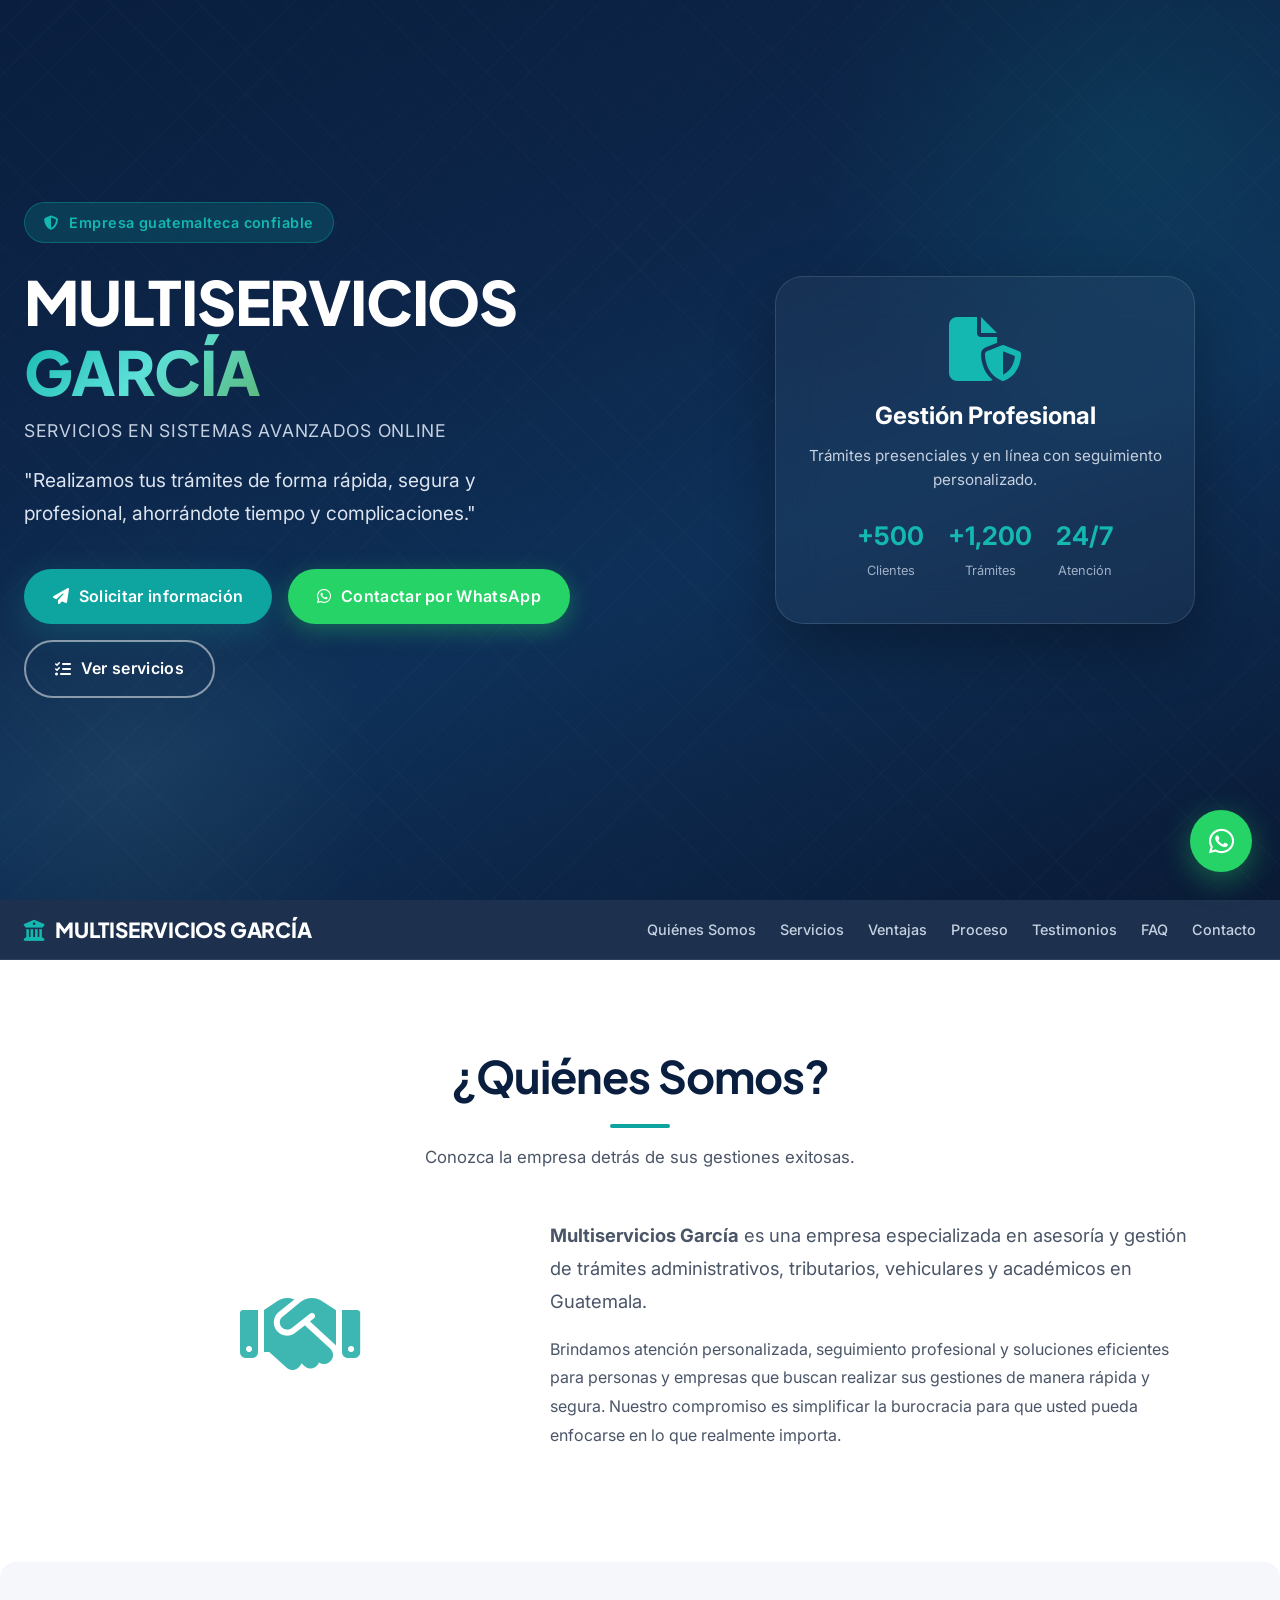
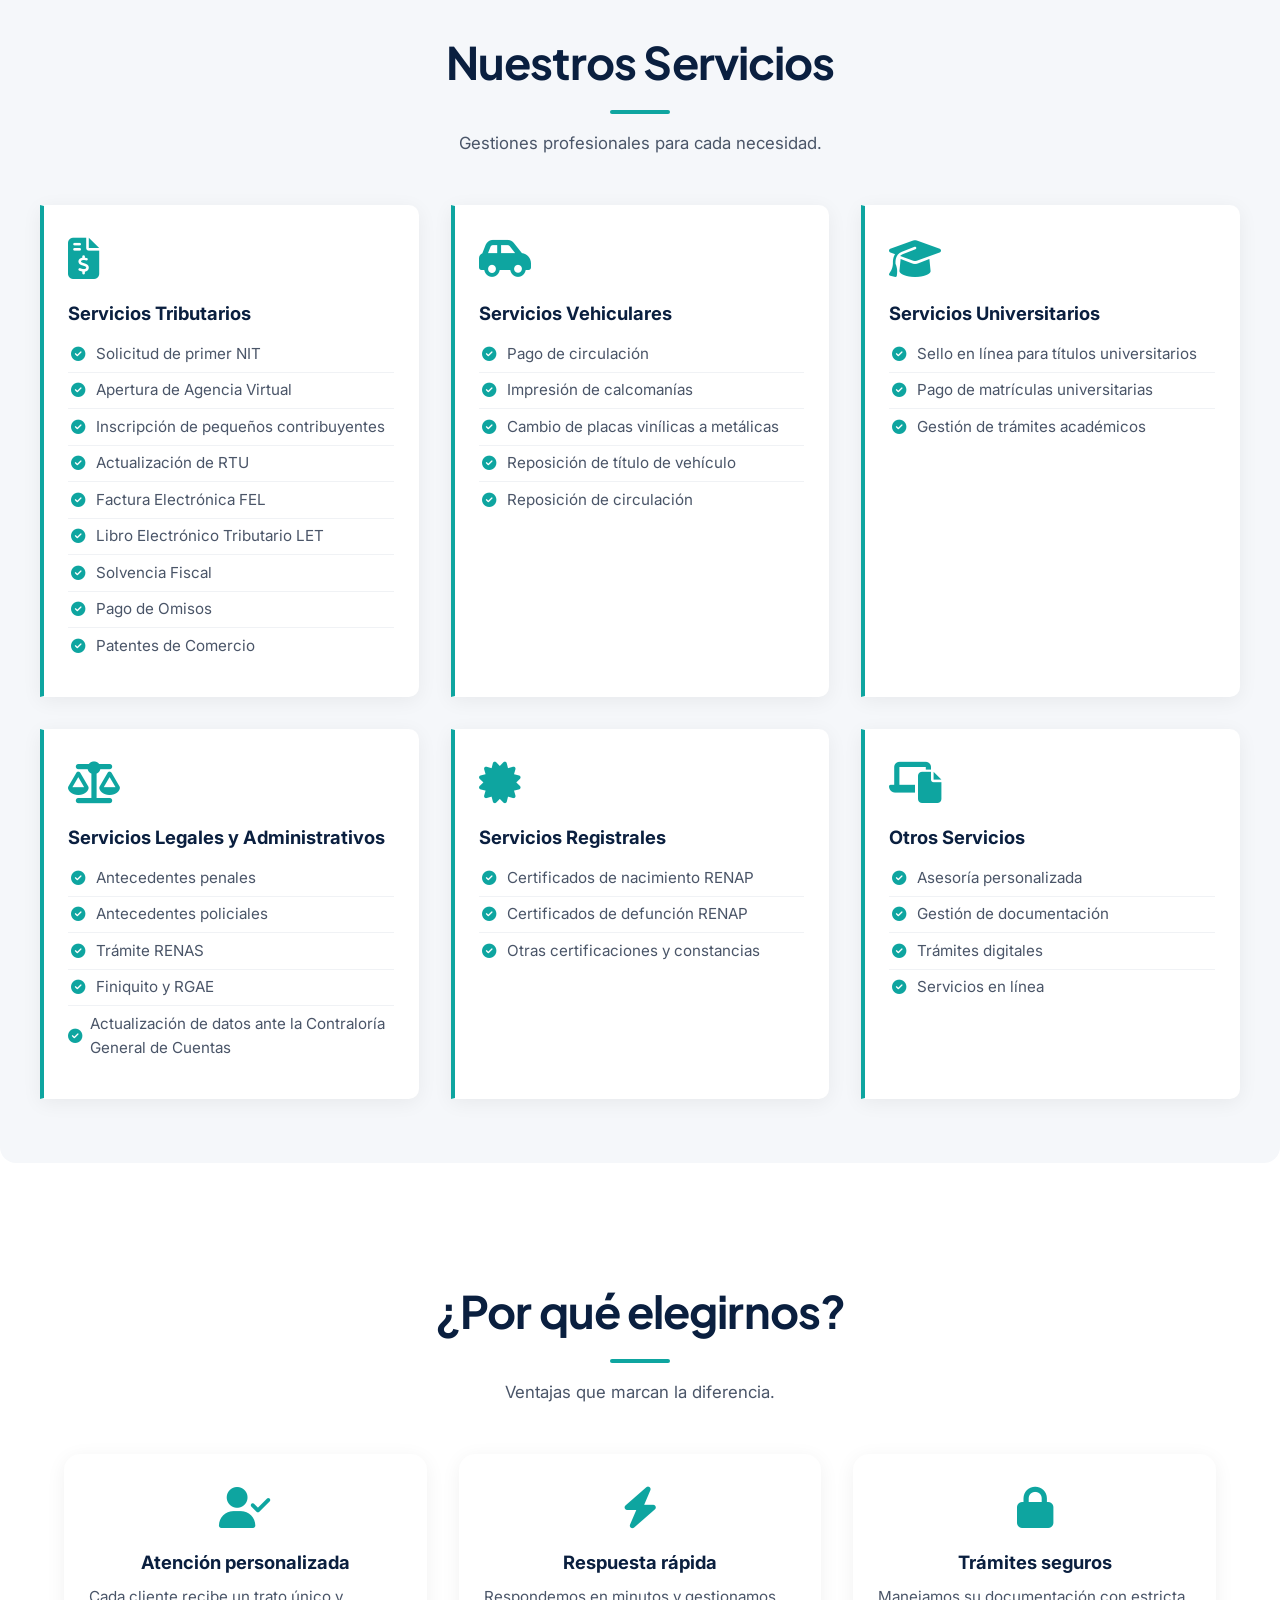
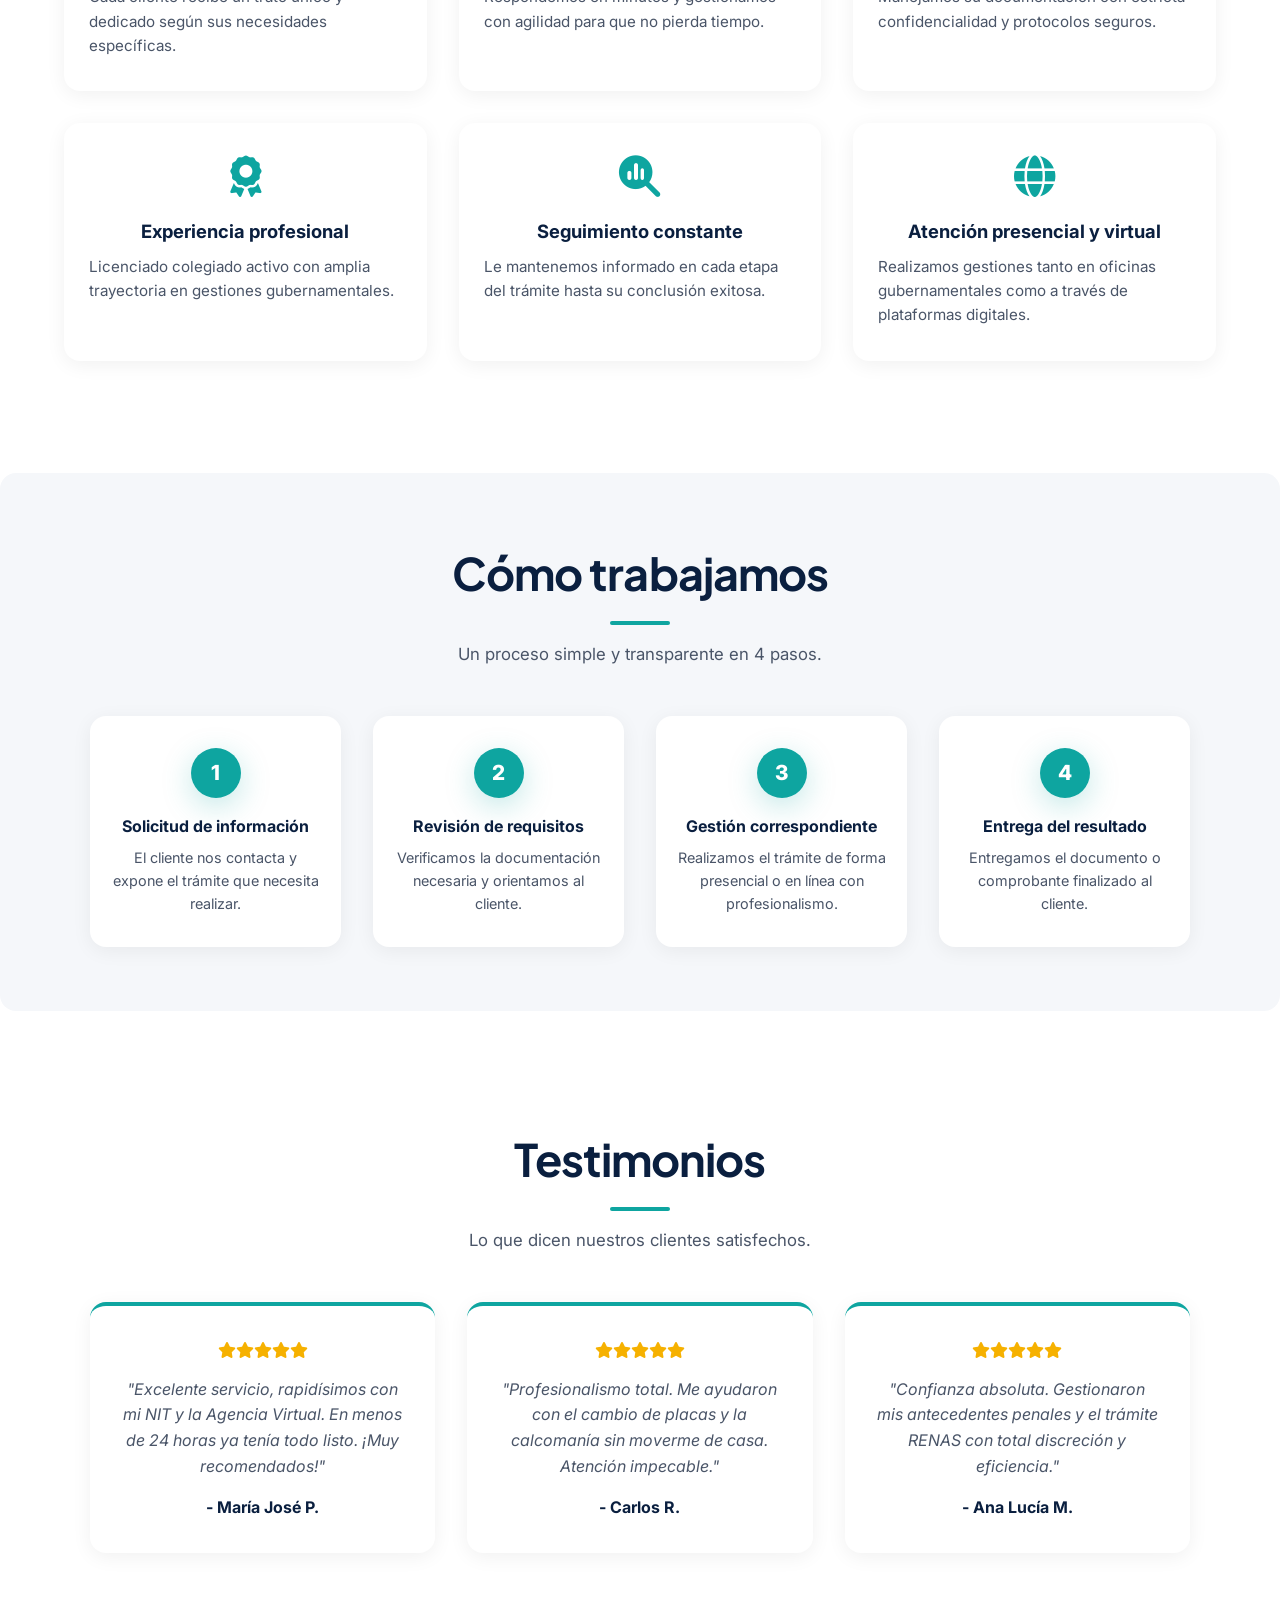
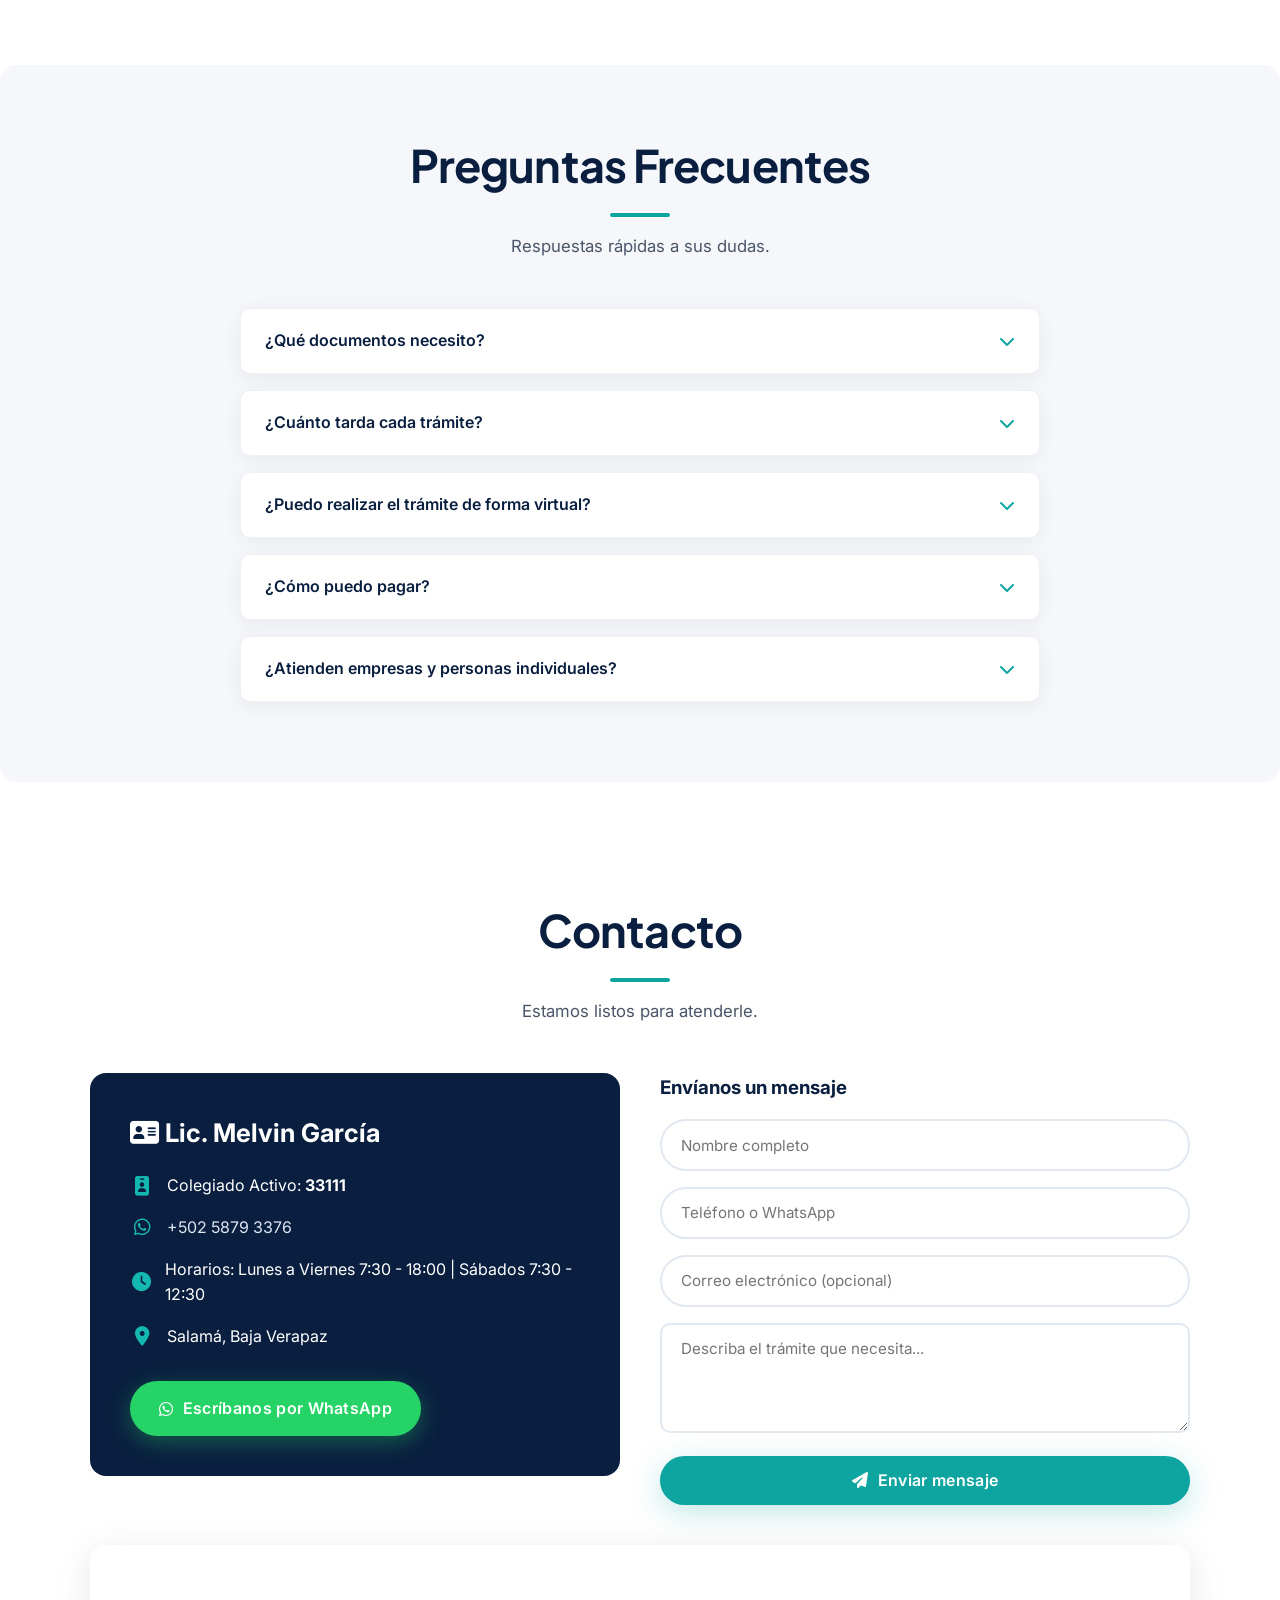
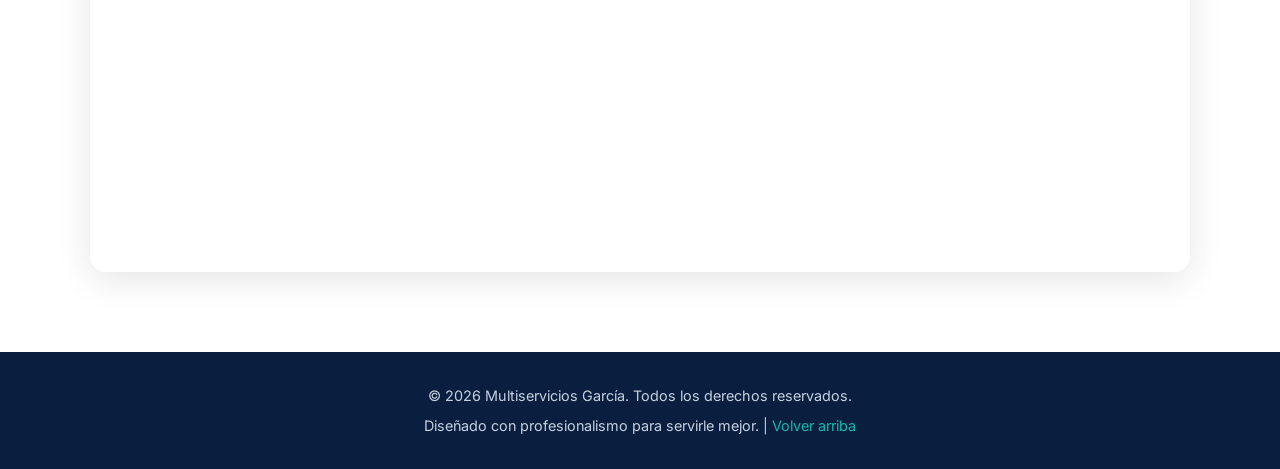
==== commit 60ce56ef: "Actualización de datos" ====
--- a/Pagina web/index.html
+++ b/Pagina web/index.html
@@ -339,7 +339,7 @@
                 <div class="dato"><i class="fas fa-id-badge"></i> <span>Colegiado Activo: <strong>33111</strong></span></div>
                 <div class="dato"><i class="fab fa-whatsapp"></i> <a href="https://wa.me/50258793376?text=Hola%2C+quisiera+informaci%C3%B3n+sobre+sus+servicios" target="_blank" rel="noopener">+502 5879 3376</a></div>
                 <div class="dato"><i class="fas fa-clock"></i> <span>Horarios: Lunes a Viernes 7:30 - 18:00 | Sábados 7:30 - 12:30</span></div>
-                <div class="dato"><i class="fas fa-map-marker-alt"></i> <span>Guatemala, Ciudad de Guatemala</span></div>
+                <div class="dato"><i class="fas fa-map-marker-alt"></i> <span>Salamá, Baja Verapaz</span></div>
                 <div style="margin-top: 2rem;">
                     <a href="https://wa.me/50258793376?text=Hola%2C+quisiera+informaci%C3%B3n+sobre+sus+servicios" target="_blank" rel="noopener" class="btn btn-whatsapp" style="display: inline-flex; width: auto;">
                         <i class="fab fa-whatsapp"></i> Escríbanos por WhatsApp
@@ -347,7 +347,7 @@
                 </div>
             </div>
             <div class="formulario">
-                <h3 style="margin-bottom: 1rem; color: var(--azul-oscuro);">Envíenos un mensaje</h3>
+                <h3 style="margin-bottom: 1rem; color: var(--azul-oscuro);">Envíanos un mensaje</h3>
                 <form id="formContacto" onsubmit="event.preventDefault(); enviarFormulario();">
                     <input type="text" placeholder="Nombre completo" required>
                     <input type="tel" placeholder="Teléfono o WhatsApp" required>
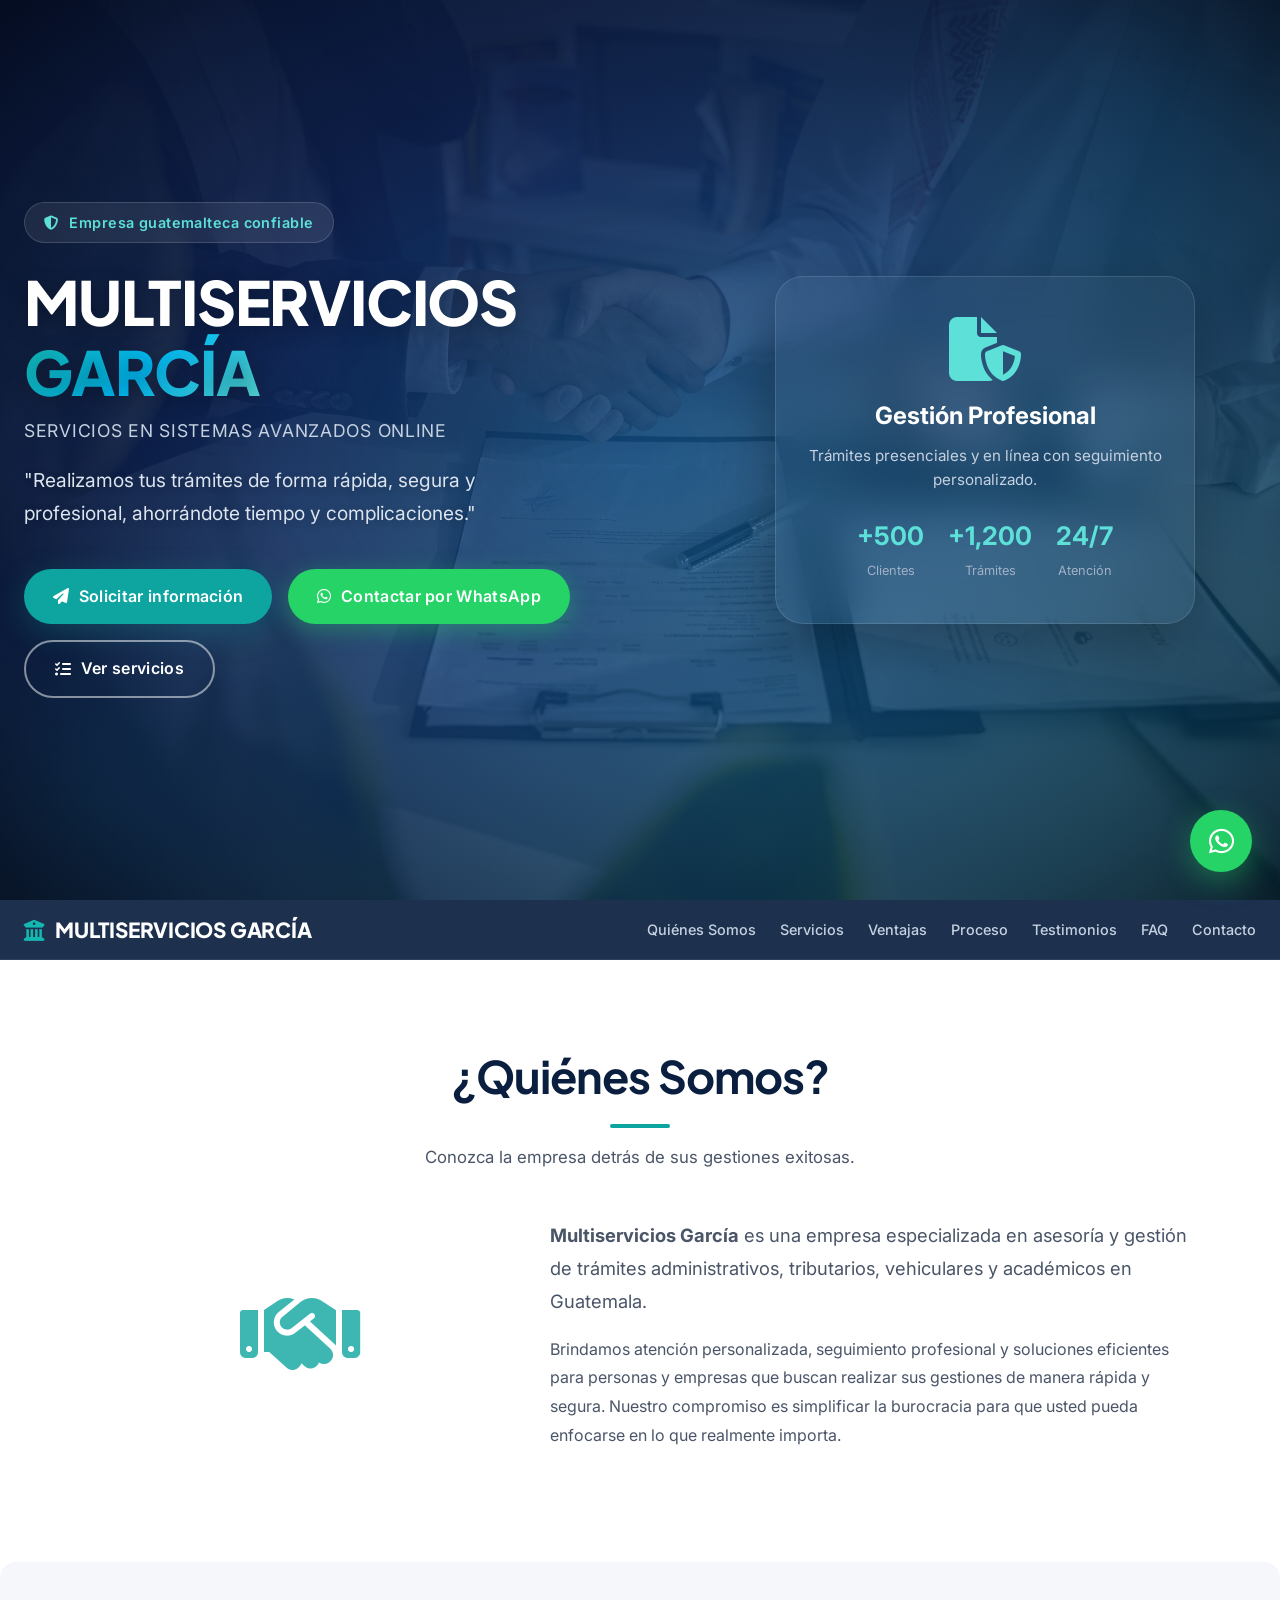
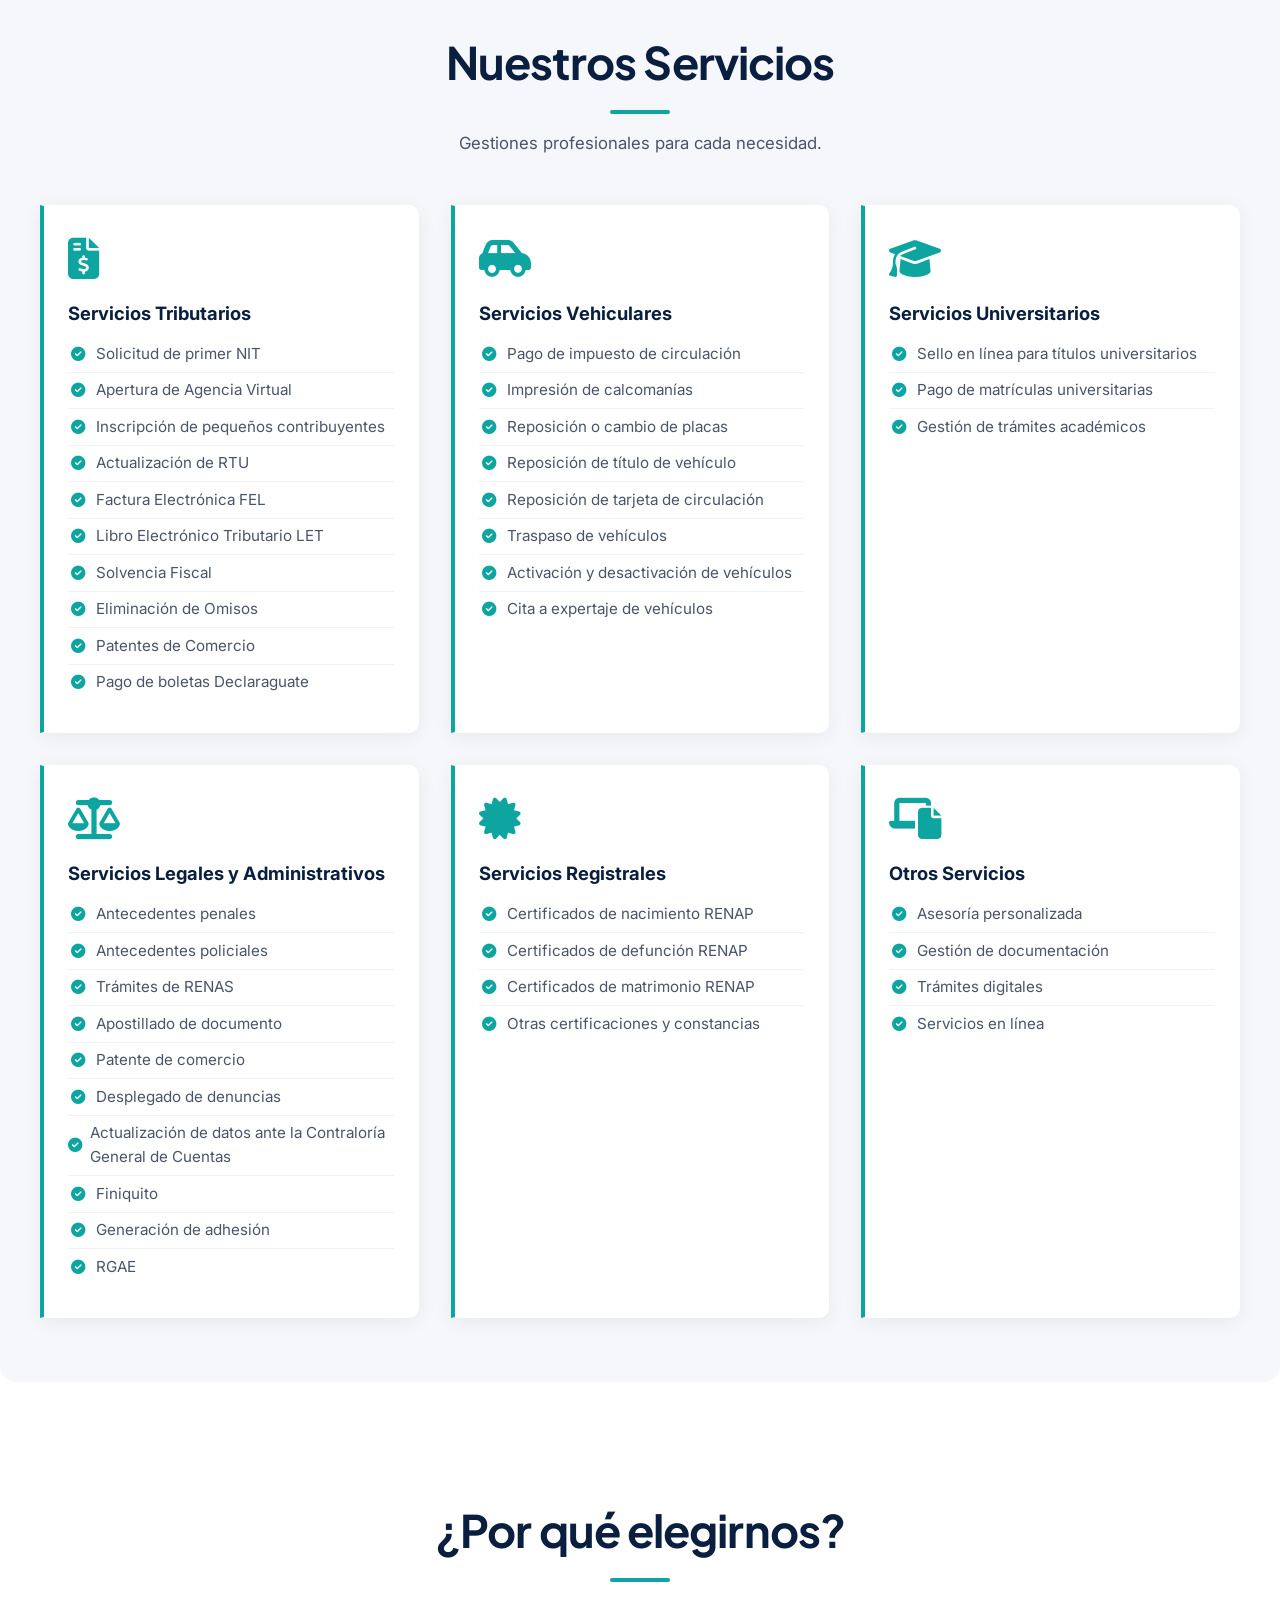
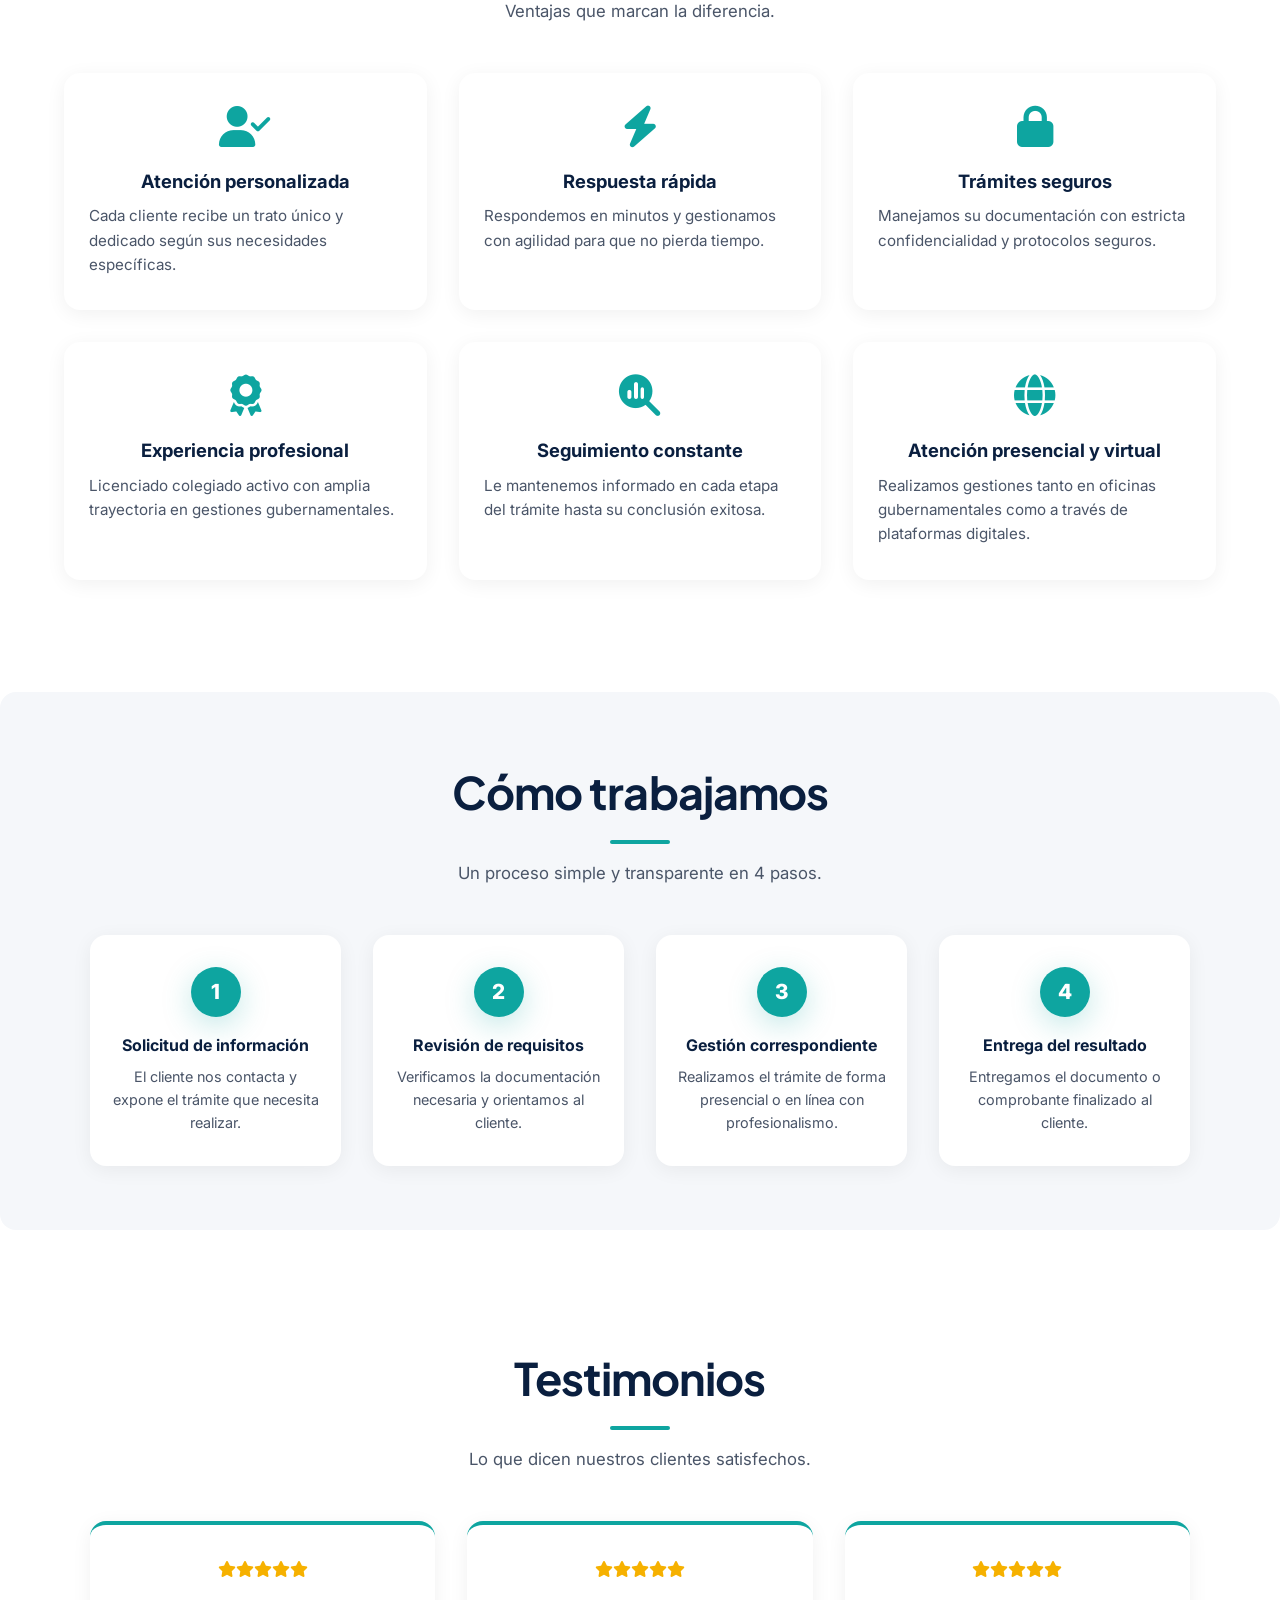
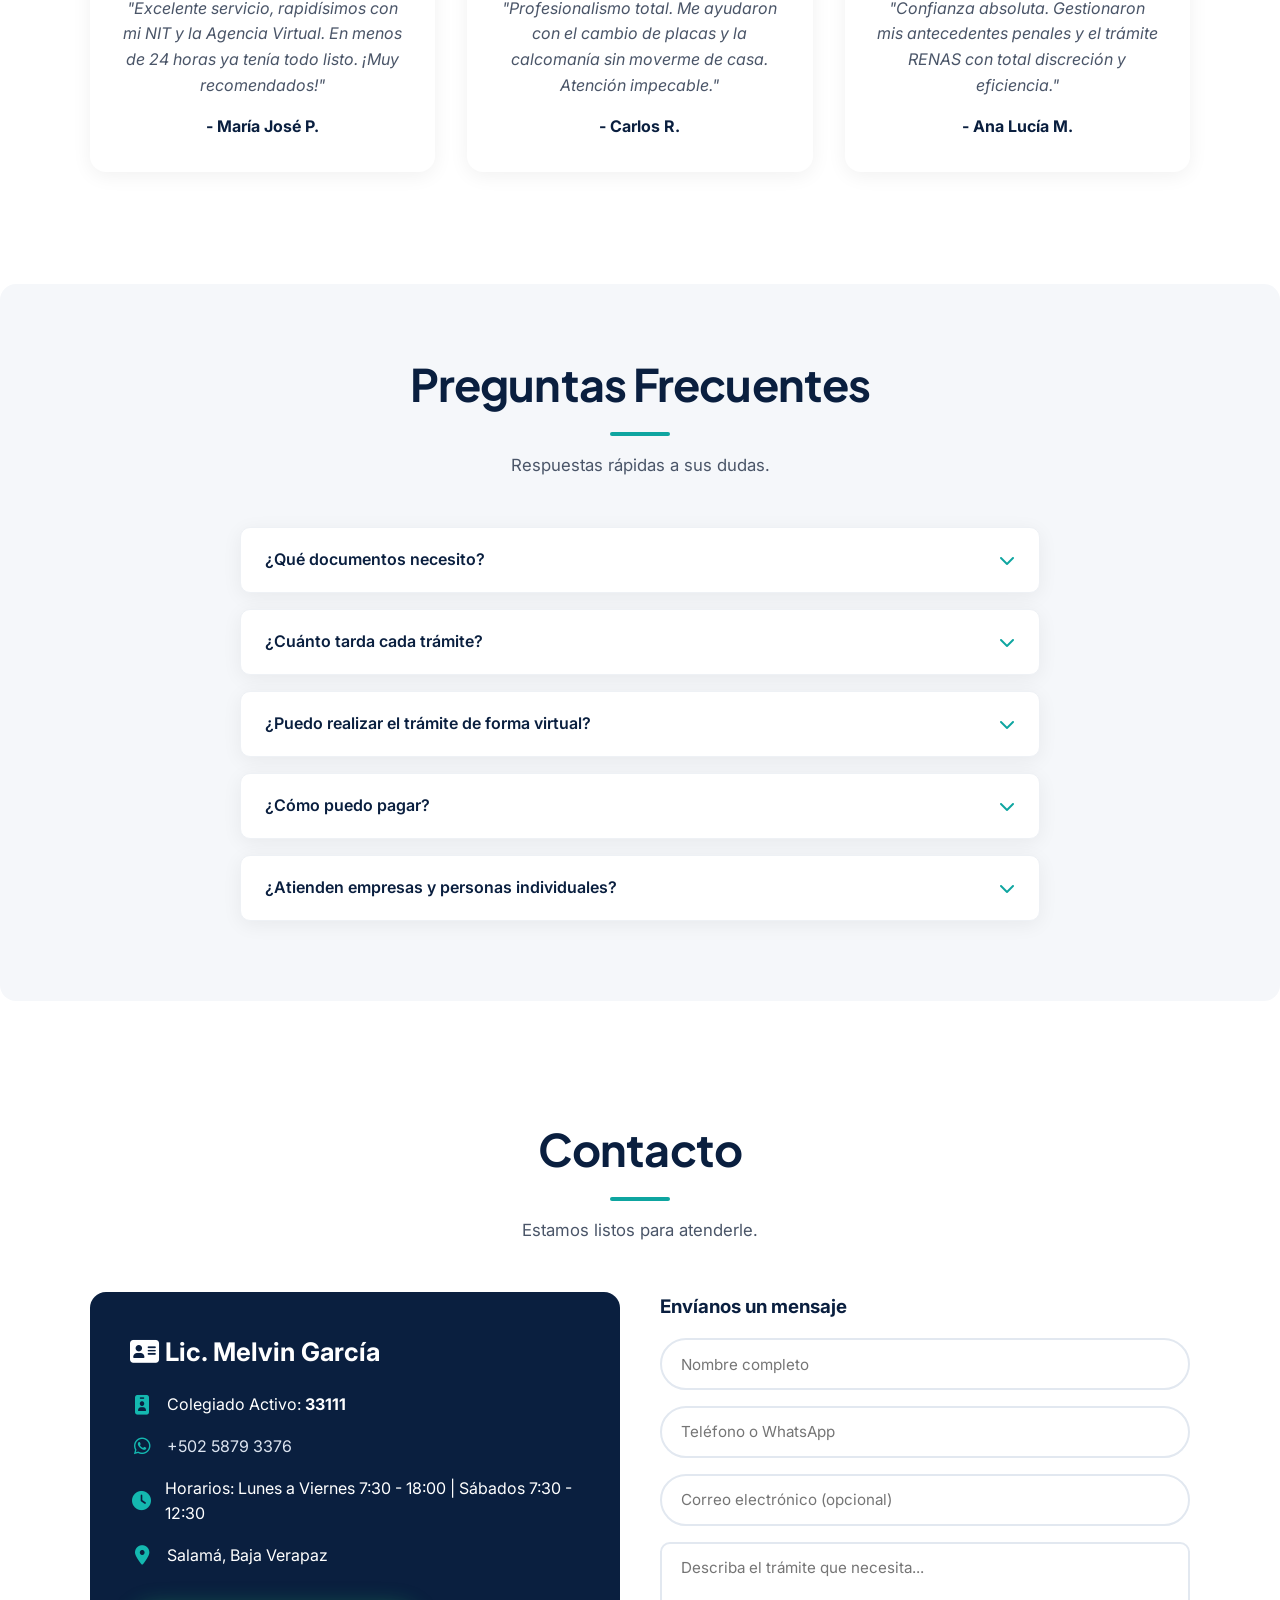
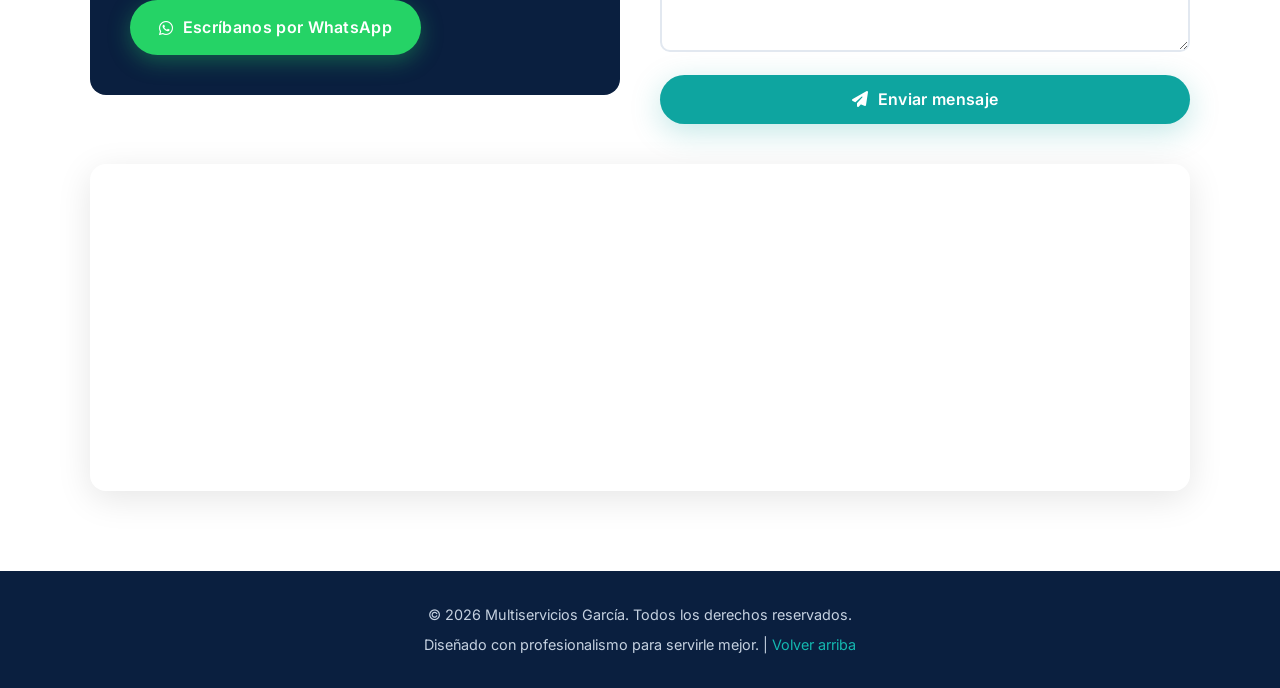
==== commit 87cba0f7: "Actualización en los diferentes servicios, y actualización en el fondo de la pagina" ====
--- a/Pagina web/index.html
+++ b/Pagina web/index.html
@@ -24,10 +24,20 @@
 </head>
 <body>
 
-    <!-- ==================== HERO ==================== -->
-    <section class="hero" id="inicio">
-        <div class="hero-pattern"></div>
+    <!-- ==================== HERO CON IMAGEN DE FONDO ==================== -->
+    <section class="hero-imagen" id="inicio">
+        <!-- Overlay con gradiente oscuro -->
+        <div class="hero-overlay"></div>
+        
+        <!-- Efecto de brillo central -->
+        <div class="hero-glow"></div>
+        
+        <!-- Viñeta en bordes -->
+        <div class="hero-vignette"></div>
+        
+        <!-- Contenido del hero (texto a la izquierda + tarjeta a la derecha) -->
         <div class="hero-content">
+            <!-- Texto principal a la izquierda -->
             <div class="hero-texto">
                 <span class="hero-badge"><i class="fas fa-shield-alt"></i> Empresa guatemalteca confiable</span>
                 <h1>MULTISERVICIOS <span>GARCÍA</span></h1>
@@ -41,6 +51,8 @@
                     <a href="#servicios" class="btn btn-outline"><i class="fas fa-list-check"></i> Ver servicios</a>
                 </div>
             </div>
+
+            <!-- Tarjeta de Gestión Profesional a la derecha -->
             <div class="hero-ilustracion">
                 <div class="hero-card">
                     <i class="fa-solid fa-file-shield icono-grande"></i>
@@ -115,8 +127,9 @@
                     <li><i class="fas fa-check-circle"></i> Factura Electrónica FEL</li>
                     <li><i class="fas fa-check-circle"></i> Libro Electrónico Tributario LET</li>
                     <li><i class="fas fa-check-circle"></i> Solvencia Fiscal</li>
-                    <li><i class="fas fa-check-circle"></i> Pago de Omisos</li>
+                    <li><i class="fas fa-check-circle"></i> Eliminación de Omisos</li>
                     <li><i class="fas fa-check-circle"></i> Patentes de Comercio</li>
+                    <li><i class="fas fa-check-circle"></i> Pago de boletas Declaraguate</li>
                 </ul>
             </div>
 
@@ -125,11 +138,14 @@
                 <i class="fas fa-car-side icono" style="color: #0ea5a0;"></i>
                 <h3>Servicios Vehiculares</h3>
                 <ul>
-                    <li><i class="fas fa-check-circle"></i> Pago de circulación</li>
+                    <li><i class="fas fa-check-circle"></i> Pago de impuesto de circulación</li>
                     <li><i class="fas fa-check-circle"></i> Impresión de calcomanías</li>
-                    <li><i class="fas fa-check-circle"></i> Cambio de placas vinílicas a metálicas</li>
+                    <li><i class="fas fa-check-circle"></i> Reposición o cambio de placas</li>
                     <li><i class="fas fa-check-circle"></i> Reposición de título de vehículo</li>
-                    <li><i class="fas fa-check-circle"></i> Reposición de circulación</li>
+                    <li><i class="fas fa-check-circle"></i> Reposición de tarjeta de circulación</li>
+                    <li><i class="fas fa-check-circle"></i> Traspaso de vehículos</li>
+                    <li><i class="fas fa-check-circle"></i> Activación y desactivación de vehículos</li>
+                    <li><i class="fas fa-check-circle"></i> Cita a expertaje de vehículos</li>
                 </ul>
             </div>
 
@@ -151,9 +167,14 @@
                 <ul>
                     <li><i class="fas fa-check-circle"></i> Antecedentes penales</li>
                     <li><i class="fas fa-check-circle"></i> Antecedentes policiales</li>
-                    <li><i class="fas fa-check-circle"></i> Trámite RENAS</li>
-                    <li><i class="fas fa-check-circle"></i> Finiquito y RGAE</li>
+                    <li><i class="fas fa-check-circle"></i> Trámites de RENAS</li>
+                    <li><i class="fas fa-check-circle"></i> Apostillado de documento</li>
+                    <li><i class="fas fa-check-circle"></i> Patente de comercio</li>
+                    <li><i class="fas fa-check-circle"></i> Desplegado de denuncias</li>
                     <li><i class="fas fa-check-circle"></i> Actualización de datos ante la Contraloría General de Cuentas</li>
+                    <li><i class="fas fa-check-circle"></i> Finiquito</li>
+                    <li><i class="fas fa-check-circle"></i> Generación de adhesión</li>
+                    <li><i class="fas fa-check-circle"></i> RGAE</li>
                 </ul>
             </div>
 
@@ -164,6 +185,7 @@
                 <ul>
                     <li><i class="fas fa-check-circle"></i> Certificados de nacimiento RENAP</li>
                     <li><i class="fas fa-check-circle"></i> Certificados de defunción RENAP</li>
+                    <li><i class="fas fa-check-circle"></i> Certificados de matrimonio RENAP</li>
                     <li><i class="fas fa-check-circle"></i> Otras certificaciones y constancias</li>
                 </ul>
             </div>
--- a/Pagina web/Estilos.css
+++ b/Pagina web/Estilos.css
@@ -1,3 +1,4 @@
+/* ========== VARIABLES DE COLOR ========== */
 :root {
     --azul-oscuro: #0a1f3f;
     --azul-medio: #0d2b54;
@@ -19,6 +20,7 @@
     --transicion: all 0.3s cubic-bezier(0.4, 0, 0.2, 1);
 }
 
+/* ========== RESET GENERAL ========== */
 * {
     margin: 0;
     padding: 0;
@@ -40,94 +42,155 @@
     -moz-osx-font-smoothing: grayscale;
 }
 
-/* ========== HEADER / HERO ========== */
-.hero {
-    background: linear-gradient(160deg, var(--azul-oscuro) 0%, #0c2447 30%, #0e3058 60%, #0a1a35 100%);
+/* ========== HERO CON IMAGEN DE FONDO ========== */
+.hero-imagen {
+    position: relative;
     min-height: 100vh;
     display: flex;
     align-items: center;
-    position: relative;
     overflow: hidden;
-    padding: 2rem 1.5rem;
-}
-
-.hero::before {
+    /* CAMBIA ESTA RUTA por el nombre de tu imagen */
+    background-image: url('handshake-business.jpg');
+    background-size: cover;
+    background-position: center;
+    background-repeat: no-repeat;
+}
+
+/* Overlay con gradiente azul oscuro de izquierda a derecha */
+.hero-overlay {
+    position: absolute;
+    inset: 0;
+    background: linear-gradient(
+        135deg,
+        rgba(11, 31, 77, 0.95) 0%,
+        rgba(15, 37, 89, 0.88) 25%,
+        rgba(18, 62, 122, 0.78) 50%,
+        rgba(14, 92, 148, 0.65) 75%,
+        rgba(0, 194, 255, 0.35) 100%
+    );
+    z-index: 1;
+}
+
+/* Brillo central suave */
+.hero-glow {
+    position: absolute;
+    top: 50%;
+    left: 50%;
+    transform: translate(-50%, -50%);
+    width: 700px;
+    height: 500px;
+    background: radial-gradient(
+        ellipse at center,
+        rgba(0, 194, 255, 0.12) 0%,
+        rgba(14, 165, 160, 0.06) 40%,
+        transparent 70%
+    );
+    z-index: 2;
+    pointer-events: none;
+    filter: blur(40px);
+}
+
+/* Brillo secundario en la esquina superior derecha */
+.hero-imagen::before {
     content: '';
     position: absolute;
-    top: -180px;
-    right: -180px;
-    width: 650px;
-    height: 650px;
-    background: radial-gradient(circle, rgba(14, 165, 160, 0.13) 0%, transparent 70%);
+    top: -100px;
+    right: -100px;
+    width: 450px;
+    height: 450px;
+    background: radial-gradient(
+        circle,
+        rgba(0, 194, 255, 0.10) 0%,
+        rgba(20, 184, 176, 0.05) 50%,
+        transparent 70%
+    );
+    z-index: 2;
+    pointer-events: none;
     border-radius: 50%;
-    pointer-events: none;
-}
-
-.hero::after {
+}
+
+/* Brillo sutil en borde inferior izquierdo */
+.hero-imagen::after {
     content: '';
     position: absolute;
-    bottom: -120px;
-    left: -120px;
-    width: 500px;
-    height: 500px;
-    background: radial-gradient(circle, rgba(163, 217, 177, 0.08) 0%, transparent 70%);
+    bottom: -80px;
+    left: -80px;
+    width: 350px;
+    height: 350px;
+    background: radial-gradient(
+        circle,
+        rgba(20, 184, 176, 0.08) 0%,
+        transparent 65%
+    );
+    z-index: 2;
+    pointer-events: none;
     border-radius: 50%;
-    pointer-events: none;
-}
-
-.hero-pattern {
+}
+
+/* Viñeta oscura en bordes */
+.hero-vignette {
     position: absolute;
     inset: 0;
-    opacity: 0.03;
-    background-image: repeating-linear-gradient(45deg,
-            transparent,
-            transparent 30px,
-            rgba(255, 255, 255, 0.5) 30px,
-            rgba(255, 255, 255, 0.5) 31px),
-        repeating-linear-gradient(-45deg,
-            transparent,
-            transparent 30px,
-            rgba(255, 255, 255, 0.5) 30px,
-            rgba(255, 255, 255, 0.5) 31px);
+    background: radial-gradient(
+        ellipse at center,
+        transparent 40%,
+        rgba(5, 10, 25, 0.45) 80%,
+        rgba(2, 5, 15, 0.70) 100%
+    );
+    z-index: 3;
     pointer-events: none;
 }
 
+/* Contenedor flexible para texto + tarjeta */
 .hero-content {
+    position: relative;
+    z-index: 4;
     max-width: 1300px;
+    margin: 0 auto;
+    padding: 2rem 1.5rem;
     width: 100%;
-    margin: 0 auto;
     display: flex;
     align-items: center;
     justify-content: space-between;
     gap: 3rem;
-    position: relative;
-    z-index: 2;
     flex-wrap: wrap;
-}
-
+    color: #ffffff;
+}
+
+/* Texto a la izquierda */
 .hero-texto {
     flex: 1 1 500px;
-    color: var(--blanco);
-}
-
-.hero-badge {
+}
+
+/* Tarjeta a la derecha */
+.hero-ilustracion {
+    flex: 1 1 400px;
+    display: flex;
+    justify-content: center;
+    align-items: center;
+}
+
+/* Badge */
+.hero-texto .hero-badge {
     display: inline-block;
-    background: rgba(14, 165, 160, 0.2);
-    border: 1px solid rgba(14, 165, 160, 0.4);
-    color: var(--turquesa-claro);
+    background: rgba(255, 255, 255, 0.08);
+    backdrop-filter: blur(12px);
+    -webkit-backdrop-filter: blur(12px);
+    border: 1px solid rgba(255, 255, 255, 0.15);
+    color: #5ce0d8;
     padding: 0.5rem 1.2rem;
     border-radius: 50px;
     font-size: 0.9rem;
     font-weight: 600;
     letter-spacing: 0.03em;
     margin-bottom: 1.5rem;
-    backdrop-filter: blur(4px);
-}
-
-.hero-badge i {
+}
+
+.hero-texto .hero-badge i {
     margin-right: 0.4rem;
 }
 
+/* Título */
 .hero-texto h1 {
     font-family: 'Plus Jakarta Sans', sans-serif;
     font-size: clamp(2.4rem, 5.5vw, 3.8rem);
@@ -136,16 +199,18 @@
     line-height: 1.15;
     margin-bottom: 0.6rem;
     color: #ffffff;
+    text-shadow: 0 4px 20px rgba(0, 0, 0, 0.3);
 }
 
 .hero-texto h1 span {
-    background: linear-gradient(135deg, var(--turquesa-claro) 0%, #5ce0d8 50%, var(--verde-acento) 100%);
+    background: linear-gradient(135deg, #14b8b0 0%, #00C2FF 50%, #5ce0d8 100%);
     -webkit-background-clip: text;
     -webkit-text-fill-color: transparent;
     background-clip: text;
 }
 
-.hero-subtitulo {
+/* Subtítulo */
+.hero-texto .hero-subtitulo {
     font-size: 1.1rem;
     font-weight: 400;
     color: #c5d1e0;
@@ -154,21 +219,82 @@
     margin-bottom: 1.2rem;
 }
 
-.hero-mensaje {
+/* Mensaje */
+.hero-texto .hero-mensaje {
     font-size: 1.2rem;
     font-weight: 400;
     color: #dce4f0;
     margin-bottom: 2.5rem;
     max-width: 550px;
     line-height: 1.7;
-}
-
-.hero-botones {
+    text-shadow: 0 2px 10px rgba(0, 0, 0, 0.2);
+}
+
+/* Botones */
+.hero-texto .hero-botones {
     display: flex;
     flex-wrap: wrap;
     gap: 1rem;
 }
 
+/* Tarjeta glassmorphism */
+.hero-card {
+    background: rgba(255, 255, 255, 0.04);
+    backdrop-filter: blur(20px);
+    -webkit-backdrop-filter: blur(20px);
+    border: 1px solid rgba(255, 255, 255, 0.12);
+    border-radius: 28px;
+    padding: 2.5rem 2rem;
+    text-align: center;
+    color: #fff;
+    box-shadow: 0 25px 60px rgba(0, 0, 0, 0.3);
+    max-width: 420px;
+    width: 100%;
+}
+
+.hero-card .icono-grande {
+    font-size: 4rem;
+    color: #5ce0d8;
+    margin-bottom: 1rem;
+    display: block;
+}
+
+.hero-card h3 {
+    font-size: 1.5rem;
+    font-weight: 700;
+    margin-bottom: 0.5rem;
+    color: #ffffff;
+}
+
+.hero-card p {
+    color: #c5d1e0;
+    font-size: 0.95rem;
+    margin-bottom: 1.5rem;
+}
+
+.hero-card .mini-stats {
+    display: flex;
+    gap: 1.5rem;
+    justify-content: center;
+    flex-wrap: wrap;
+}
+
+.hero-card .stat {
+    text-align: center;
+}
+
+.hero-card .stat strong {
+    display: block;
+    font-size: 1.6rem;
+    color: #5ce0d8;
+}
+
+.hero-card .stat span {
+    font-size: 0.8rem;
+    color: #a0b0c5;
+}
+
+/* ========== BOTONES ========== */
 .btn {
     display: inline-flex;
     align-items: center;
@@ -191,6 +317,7 @@
     color: #fff;
     box-shadow: var(--sombra-turquesa);
 }
+
 .btn-turquesa:hover {
     background: #0d9488;
     transform: translateY(-3px);
@@ -202,6 +329,7 @@
     color: #fff;
     border: 2px solid rgba(255, 255, 255, 0.5);
 }
+
 .btn-outline:hover {
     background: rgba(255, 255, 255, 0.08);
     border-color: #fff;
@@ -213,6 +341,7 @@
     color: #fff;
     box-shadow: 0 6px 22px rgba(37, 211, 102, 0.35);
 }
+
 .btn-whatsapp:hover {
     background: #1fbb58;
     transform: translateY(-3px);
@@ -225,66 +354,11 @@
     font-weight: 700;
     box-shadow: var(--sombra-suave);
 }
+
 .btn-blanco:hover {
     background: #f0f4f8;
     transform: translateY(-3px);
     box-shadow: var(--sombra-media);
-}
-
-.hero-ilustracion {
-    flex: 1 1 400px;
-    display: flex;
-    justify-content: center;
-    align-items: center;
-}
-
-.hero-card {
-    background: rgba(255, 255, 255, 0.04);
-    backdrop-filter: blur(20px);
-    border: 1px solid rgba(255, 255, 255, 0.12);
-    border-radius: 28px;
-    padding: 2.5rem 2rem;
-    text-align: center;
-    color: #fff;
-    box-shadow: 0 25px 60px rgba(0, 0, 0, 0.3);
-    max-width: 420px;
-    width: 100%;
-}
-
-.hero-card .icono-grande {
-    font-size: 4rem;
-    color: var(--turquesa-claro);
-    margin-bottom: 1rem;
-    display: block;
-}
-
-.hero-card h3 {
-    font-size: 1.5rem;
-    font-weight: 700;
-    margin-bottom: 0.5rem;
-}
-.hero-card p {
-    color: #c5d1e0;
-    font-size: 0.95rem;
-    margin-bottom: 1.5rem;
-}
-.hero-card .mini-stats {
-    display: flex;
-    gap: 1.5rem;
-    justify-content: center;
-    flex-wrap: wrap;
-}
-.hero-card .stat {
-    text-align: center;
-}
-.hero-card .stat strong {
-    display: block;
-    font-size: 1.6rem;
-    color: var(--turquesa-claro);
-}
-.hero-card .stat span {
-    font-size: 0.8rem;
-    color: #a0b0c5;
 }
 
 /* ========== NAVEGACIÓN STICKY ========== */
@@ -298,6 +372,7 @@
     padding: 0.8rem 1.5rem;
     transition: var(--transicion);
 }
+
 .navbar-inner {
     max-width: 1300px;
     margin: 0 auto;
@@ -307,6 +382,7 @@
     flex-wrap: wrap;
     gap: 1rem;
 }
+
 .nav-logo {
     font-family: 'Plus Jakarta Sans', sans-serif;
     font-weight: 800;
@@ -315,16 +391,19 @@
     text-decoration: none;
     letter-spacing: -0.01em;
 }
+
 .nav-logo i {
     color: var(--turquesa-claro);
     margin-right: 0.4rem;
 }
+
 .nav-links {
     display: flex;
     gap: 1.5rem;
     list-style: none;
     flex-wrap: wrap;
 }
+
 .nav-links a {
     color: #c5d1e0;
     text-decoration: none;
@@ -333,9 +412,11 @@
     transition: var(--transicion);
     position: relative;
 }
+
 .nav-links a:hover {
     color: #fff;
 }
+
 .nav-links a::after {
     content: '';
     position: absolute;
@@ -346,6 +427,7 @@
     background: var(--turquesa);
     transition: width 0.3s;
 }
+
 .nav-links a:hover::after {
     width: 100%;
 }
@@ -356,10 +438,12 @@
     max-width: 1200px;
     margin: 0 auto;
 }
+
 .seccion-titulo {
     text-align: center;
     margin-bottom: 3rem;
 }
+
 .seccion-titulo h2 {
     font-family: 'Plus Jakarta Sans', sans-serif;
     font-size: clamp(2rem, 4vw, 2.8rem);
@@ -368,6 +452,7 @@
     letter-spacing: -0.02em;
     margin-bottom: 0.8rem;
 }
+
 .seccion-titulo .linea {
     display: block;
     width: 60px;
@@ -376,6 +461,7 @@
     border-radius: 4px;
     margin: 0 auto 1rem;
 }
+
 .seccion-titulo p {
     color: var(--texto-medio);
     max-width: 600px;
@@ -397,11 +483,13 @@
     grid-template-columns: repeat(auto-fit, minmax(280px, 1fr));
     gap: 2rem;
 }
+
 .grid-4 {
     display: grid;
     grid-template-columns: repeat(auto-fit, minmax(240px, 1fr));
     gap: 1.8rem;
 }
+
 .grid-2 {
     display: grid;
     grid-template-columns: repeat(auto-fit, minmax(300px, 1fr));
@@ -417,33 +505,39 @@
     border: 1px solid transparent;
     text-align: center;
 }
+
 .tarjeta:hover {
     transform: translateY(-6px);
     box-shadow: var(--sombra-media);
     border-color: #e0e8f0;
 }
+
 .tarjeta .icono {
     font-size: 2.6rem;
     color: var(--turquesa);
     margin-bottom: 1.2rem;
     display: block;
 }
+
 .tarjeta h3 {
     font-weight: 700;
     margin-bottom: 0.5rem;
     color: var(--azul-oscuro);
     font-size: 1.15rem;
 }
+
 .tarjeta p,
 .tarjeta ul {
     color: var(--texto-medio);
     font-size: 0.95rem;
     text-align: left;
 }
+
 .tarjeta ul {
     list-style: none;
     padding: 0;
 }
+
 .tarjeta ul li {
     padding: 0.35rem 0;
     border-bottom: 1px solid #f0f2f5;
@@ -451,12 +545,14 @@
     align-items: center;
     gap: 0.5rem;
 }
+
 .tarjeta ul li i {
     color: var(--turquesa);
     font-size: 0.9rem;
     width: 20px;
     text-align: center;
 }
+
 .tarjeta ul li:last-child {
     border-bottom: none;
 }
@@ -475,6 +571,7 @@
     justify-content: center;
     counter-reset: paso;
 }
+
 .paso {
     flex: 1 1 200px;
     max-width: 260px;
@@ -486,10 +583,12 @@
     box-shadow: var(--sombra-suave);
     transition: var(--transicion);
 }
+
 .paso:hover {
     transform: translateY(-4px);
     box-shadow: var(--sombra-media);
 }
+
 .paso .numero {
     display: inline-block;
     width: 50px;
@@ -503,11 +602,13 @@
     margin-bottom: 1rem;
     box-shadow: var(--sombra-turquesa);
 }
+
 .paso h4 {
     font-weight: 700;
     color: var(--azul-oscuro);
     margin-bottom: 0.4rem;
 }
+
 .paso p {
     color: var(--texto-medio);
     font-size: 0.9rem;
@@ -523,20 +624,24 @@
     transition: var(--transicion);
     border-top: 4px solid var(--turquesa);
 }
+
 .testimonio:hover {
     box-shadow: var(--sombra-media);
     transform: translateY(-3px);
 }
+
 .testimonio .estrellas {
     color: #f6b100;
     font-size: 1rem;
     margin-bottom: 0.8rem;
 }
+
 .testimonio p {
     font-style: italic;
     color: var(--texto-medio);
     margin-bottom: 1rem;
 }
+
 .testimonio strong {
     color: var(--azul-oscuro);
     display: block;
@@ -551,6 +656,7 @@
     overflow: hidden;
     border: 1px solid #eef1f5;
 }
+
 .faq-pregunta {
     padding: 1.2rem 1.5rem;
     cursor: pointer;
@@ -562,13 +668,16 @@
     transition: var(--transicion);
     user-select: none;
 }
+
 .faq-pregunta:hover {
     background: #f9fafb;
 }
+
 .faq-pregunta i {
     transition: transform 0.3s;
     color: var(--turquesa);
 }
+
 .faq-respuesta {
     max-height: 0;
     overflow: hidden;
@@ -578,10 +687,12 @@
     font-size: 0.95rem;
     padding: 0 1.5rem;
 }
+
 .faq-item.activo .faq-respuesta {
     max-height: 200px;
     padding: 1rem 1.5rem;
 }
+
 .faq-item.activo .faq-pregunta i {
     transform: rotate(180deg);
 }
@@ -593,21 +704,19 @@
     gap: 2.5rem;
     align-items: start;
 }
-@media (max-width: 768px) {
-    .contacto-grid {
-        grid-template-columns: 1fr;
-    }
-}
+
 .info-contacto {
     background: var(--azul-oscuro);
     color: #fff;
     border-radius: var(--borde-radius);
     padding: 2.5rem;
 }
+
 .info-contacto h3 {
     font-size: 1.6rem;
     margin-bottom: 1.2rem;
 }
+
 .info-contacto .dato {
     display: flex;
     align-items: center;
@@ -615,16 +724,19 @@
     margin-bottom: 1rem;
     font-size: 1rem;
 }
+
 .info-contacto .dato i {
     color: var(--turquesa-claro);
     width: 24px;
     text-align: center;
     font-size: 1.2rem;
 }
+
 .info-contacto .dato a {
     color: #dce4f0;
     text-decoration: none;
 }
+
 .formulario input,
 .formulario textarea {
     width: 100%;
@@ -637,11 +749,13 @@
     margin-bottom: 1rem;
     background: #fff;
 }
+
 .formulario textarea {
     border-radius: var(--borde-radius-sm);
     resize: vertical;
     min-height: 110px;
 }
+
 .formulario input:focus,
 .formulario textarea:focus {
     outline: none;
@@ -669,11 +783,13 @@
     transition: var(--transicion);
     animation: pulse-wa 2.2s infinite;
 }
+
 .whatsapp-flotante:hover {
     transform: scale(1.1);
     box-shadow: 0 14px 40px rgba(37, 211, 102, 0.55);
     animation: none;
 }
+
 @keyframes pulse-wa {
     0%,
     100% {
@@ -693,13 +809,17 @@
     padding: 2rem 1.5rem;
     font-size: 0.9rem;
 }
+
 footer a {
     color: var(--turquesa-claro);
     text-decoration: none;
 }
 
-/* ========== RESPONSIVE ========== */
+/* ========== RESPONSIVE GENERAL ========== */
 @media (max-width: 900px) {
+    .hero-imagen {
+        background-position: 70% center;
+    }
     .hero-content {
         flex-direction: column;
         text-align: center;
@@ -707,11 +827,11 @@
     .hero-texto {
         text-align: center;
     }
-    .hero-mensaje {
+    .hero-texto .hero-mensaje {
         margin-left: auto;
         margin-right: auto;
     }
-    .hero-botones {
+    .hero-texto .hero-botones {
         justify-content: center;
     }
     .hero-card {
@@ -730,6 +850,13 @@
         border-radius: var(--borde-radius-sm);
     }
 }
+
+@media (max-width: 768px) {
+    .contacto-grid {
+        grid-template-columns: 1fr;
+    }
+}
+
 @media (max-width: 480px) {
     .hero-texto h1 {
         font-size: 2rem;
